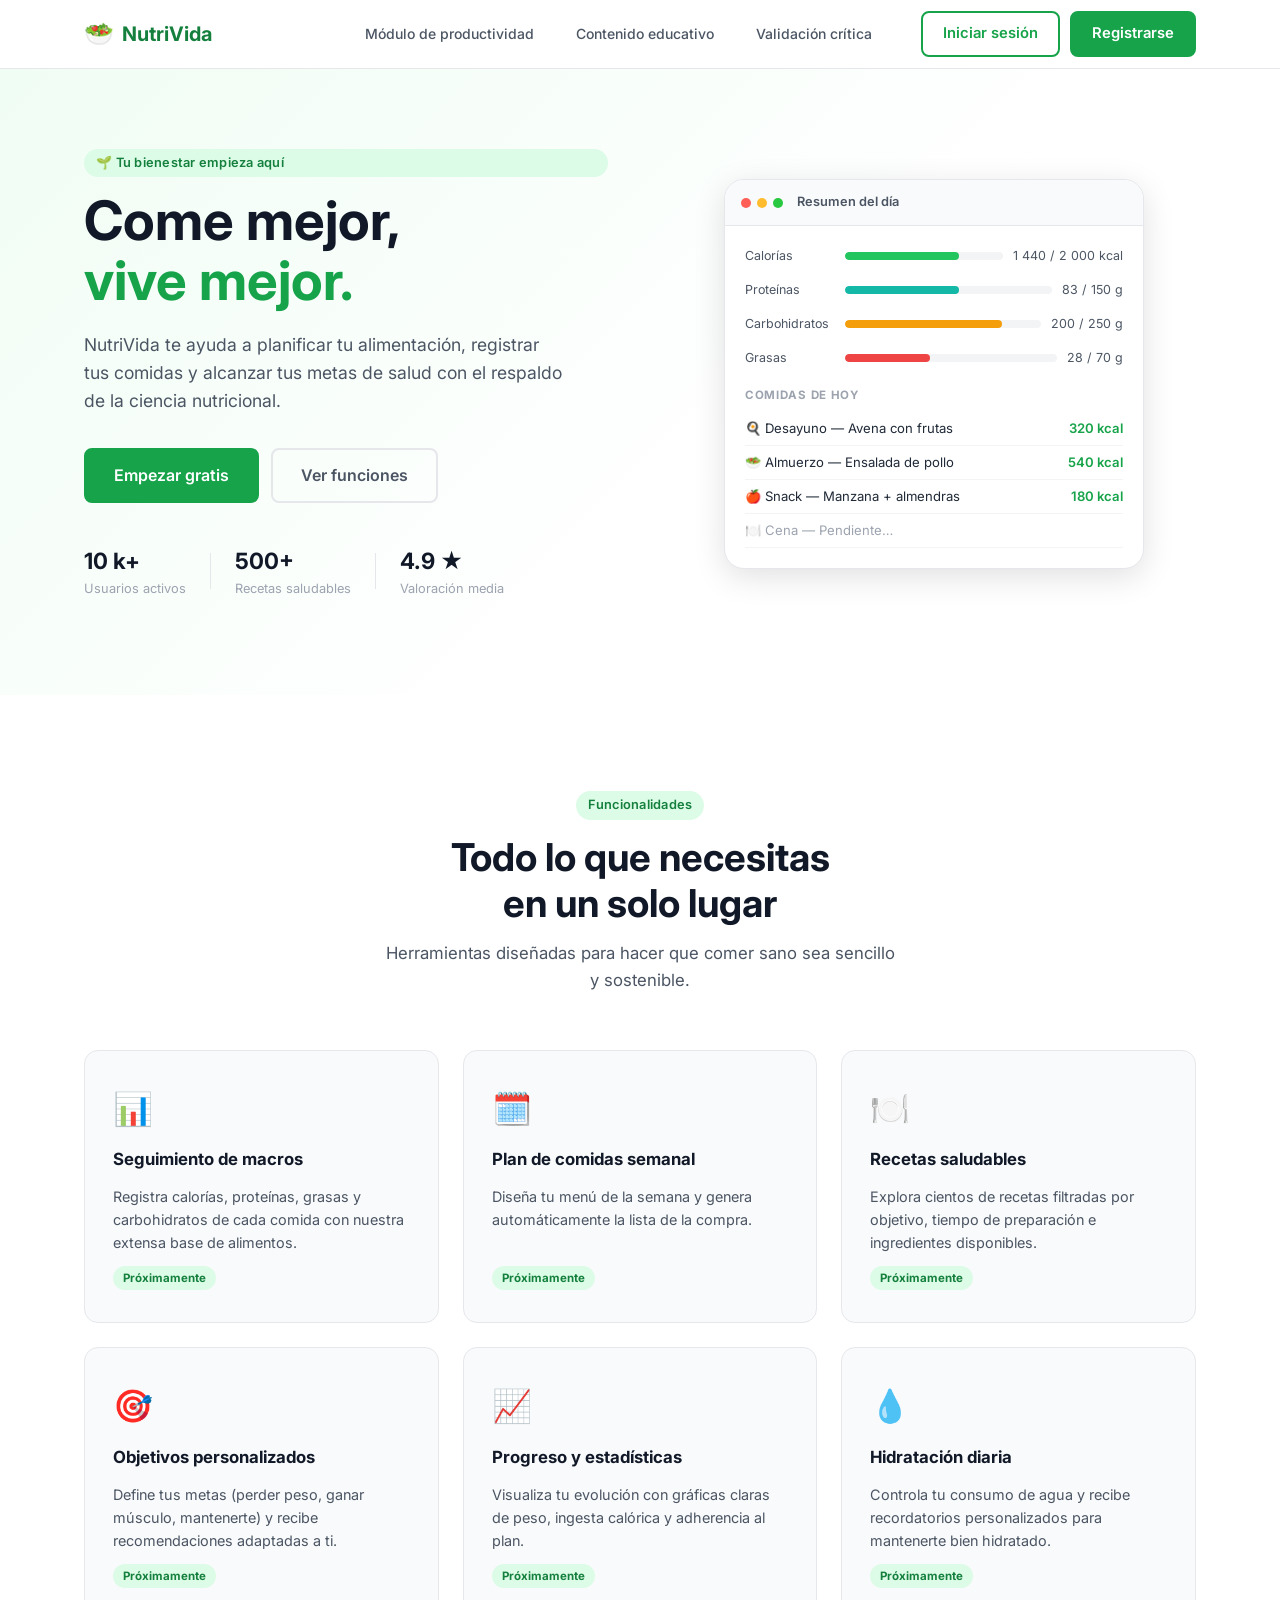
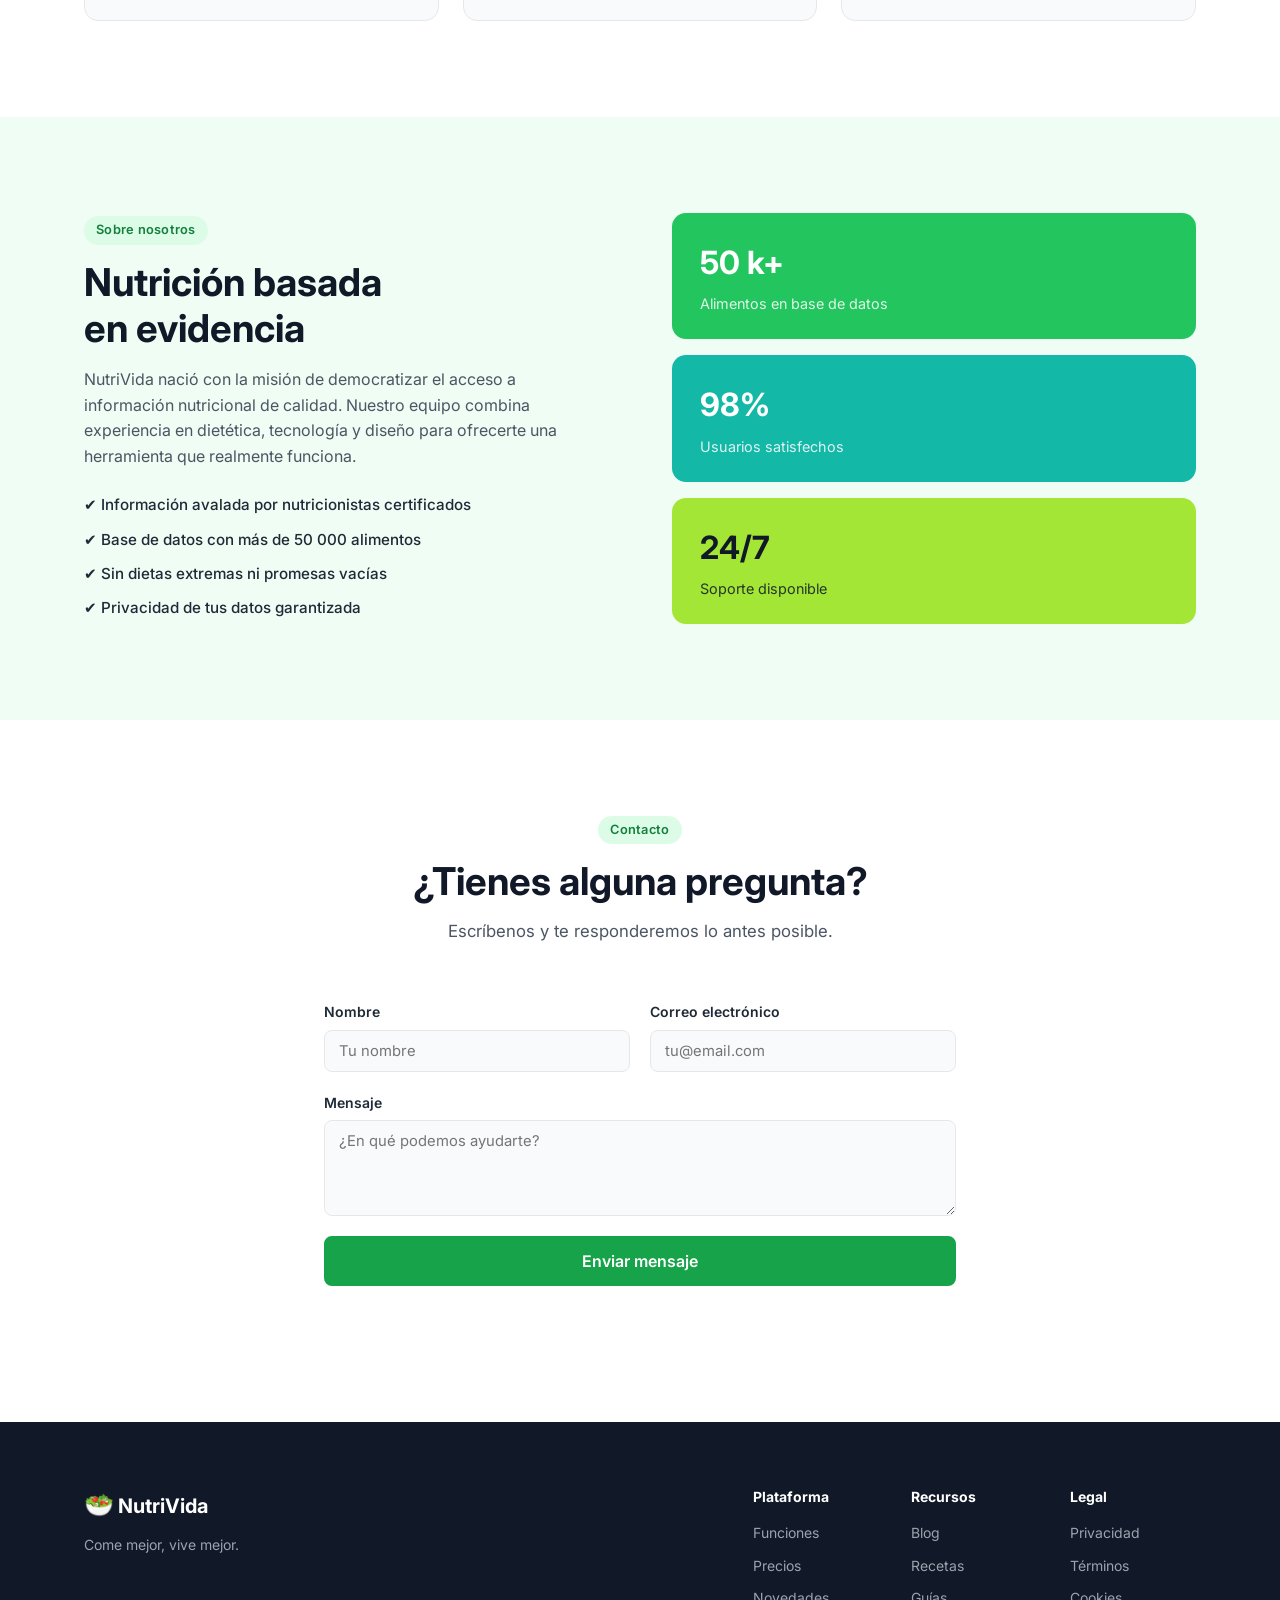
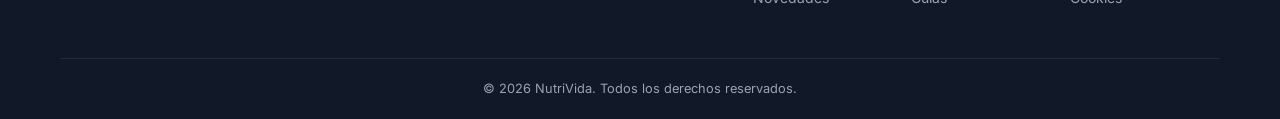
==== src/index.html @ 4f5ad063 "feat: navbar solo con 3 secciones principales, estilo pill" ====
<!DOCTYPE html>
<html lang="es">
<head>
  <meta charset="UTF-8" />
  <meta name="viewport" content="width=device-width, initial-scale=1.0" />
  <title>NutriVida — Tu guía de nutrición saludable</title>
  <link rel="stylesheet" href="styles/main.css" />
  <link rel="preconnect" href="https://fonts.googleapis.com" />
  <link href="https://fonts.googleapis.com/css2?family=Inter:wght@400;500;600;700&display=swap" rel="stylesheet" />
</head>
<body>

  <!-- NAVBAR -->
  <header class="navbar">
    <div class="container navbar__inner">
      <a href="index.html" class="navbar__logo">
        <span class="logo-icon">🥗</span>
        <span class="logo-text">NutriVida</span>
      </a>
      <nav class="navbar__links">
        <a href="pages/modulo-productividad.html">Módulo de productividad</a>
        <a href="pages/contenido-educativo.html">Contenido educativo</a>
        <a href="pages/validacion-critica.html">Validación crítica</a>
      </nav>
      <div class="navbar__actions">
        <a href="pages/login.html" class="btn btn--outline">Iniciar sesión</a>
        <a href="pages/register.html" class="btn btn--primary">Registrarse</a>
      </div>
      <button class="navbar__hamburger" id="menuToggle" aria-label="Abrir menú">
        <span></span><span></span><span></span>
      </button>
    </div>
  </header>

  <!-- HERO -->
  <section class="hero">
    <div class="container hero__inner">
      <div class="hero__text">
        <span class="badge">🌱 Tu bienestar empieza aquí</span>
        <h1 class="hero__title">Come mejor,<br /><span class="highlight">vive mejor.</span></h1>
        <p class="hero__subtitle">
          NutriVida te ayuda a planificar tu alimentación, registrar tus comidas
          y alcanzar tus metas de salud con el respaldo de la ciencia nutricional.
        </p>
        <div class="hero__cta">
          <a href="pages/register.html" class="btn btn--primary btn--lg">Empezar gratis</a>
          <a href="#features" class="btn btn--ghost btn--lg">Ver funciones</a>
        </div>
        <div class="hero__stats">
          <div class="stat">
            <strong>10 k+</strong>
            <span>Usuarios activos</span>
          </div>
          <div class="stat-divider"></div>
          <div class="stat">
            <strong>500+</strong>
            <span>Recetas saludables</span>
          </div>
          <div class="stat-divider"></div>
          <div class="stat">
            <strong>4.9 ★</strong>
            <span>Valoración media</span>
          </div>
        </div>
      </div>
      <div class="hero__image">
        <div class="image-card">
          <div class="image-card__mock">
            <div class="mock-header">
              <span class="mock-dot red"></span>
              <span class="mock-dot yellow"></span>
              <span class="mock-dot green"></span>
              <span class="mock-title">Resumen del día</span>
            </div>
            <div class="mock-body">
              <div class="macro-row">
                <span>Calorías</span>
                <div class="bar-wrap"><div class="bar bar--cal" style="width:72%"></div></div>
                <span>1 440 / 2 000 kcal</span>
              </div>
              <div class="macro-row">
                <span>Proteínas</span>
                <div class="bar-wrap"><div class="bar bar--pro" style="width:55%"></div></div>
                <span>83 / 150 g</span>
              </div>
              <div class="macro-row">
                <span>Carbohidratos</span>
                <div class="bar-wrap"><div class="bar bar--carb" style="width:80%"></div></div>
                <span>200 / 250 g</span>
              </div>
              <div class="macro-row">
                <span>Grasas</span>
                <div class="bar-wrap"><div class="bar bar--fat" style="width:40%"></div></div>
                <span>28 / 70 g</span>
              </div>
              <div class="mock-meals">
                <p class="mock-section-title">Comidas de hoy</p>
                <div class="meal-item">🍳 Desayuno — Avena con frutas <span>320 kcal</span></div>
                <div class="meal-item">🥗 Almuerzo — Ensalada de pollo <span>540 kcal</span></div>
                <div class="meal-item">🍎 Snack — Manzana + almendras <span>180 kcal</span></div>
                <div class="meal-item muted">🍽️ Cena — Pendiente…</div>
              </div>
            </div>
          </div>
        </div>
      </div>
    </div>
  </section>

  <!-- FEATURES -->
  <section class="features" id="features">
    <div class="container">
      <div class="section-header">
        <span class="badge">Funcionalidades</span>
        <h2>Todo lo que necesitas<br />en un solo lugar</h2>
        <p>Herramientas diseñadas para hacer que comer sano sea sencillo y sostenible.</p>
      </div>
      <div class="features__grid">

        <div class="feature-card">
          <div class="feature-card__icon">📊</div>
          <h3>Seguimiento de macros</h3>
          <p>Registra calorías, proteínas, grasas y carbohidratos de cada comida con nuestra extensa base de alimentos.</p>
          <span class="feature-tag">Próximamente</span>
        </div>

        <div class="feature-card">
          <div class="feature-card__icon">🗓️</div>
          <h3>Plan de comidas semanal</h3>
          <p>Diseña tu menú de la semana y genera automáticamente la lista de la compra.</p>
          <span class="feature-tag">Próximamente</span>
        </div>

        <div class="feature-card">
          <div class="feature-card__icon">🍽️</div>
          <h3>Recetas saludables</h3>
          <p>Explora cientos de recetas filtradas por objetivo, tiempo de preparación e ingredientes disponibles.</p>
          <span class="feature-tag">Próximamente</span>
        </div>

        <div class="feature-card">
          <div class="feature-card__icon">🎯</div>
          <h3>Objetivos personalizados</h3>
          <p>Define tus metas (perder peso, ganar músculo, mantenerte) y recibe recomendaciones adaptadas a ti.</p>
          <span class="feature-tag">Próximamente</span>
        </div>

        <div class="feature-card">
          <div class="feature-card__icon">📈</div>
          <h3>Progreso y estadísticas</h3>
          <p>Visualiza tu evolución con gráficas claras de peso, ingesta calórica y adherencia al plan.</p>
          <span class="feature-tag">Próximamente</span>
        </div>

        <div class="feature-card">
          <div class="feature-card__icon">💧</div>
          <h3>Hidratación diaria</h3>
          <p>Controla tu consumo de agua y recibe recordatorios personalizados para mantenerte bien hidratado.</p>
          <span class="feature-tag">Próximamente</span>
        </div>

      </div>
    </div>
  </section>

  <!-- ABOUT -->
  <section class="about" id="about">
    <div class="container about__inner">
      <div class="about__text">
        <span class="badge">Sobre nosotros</span>
        <h2>Nutrición basada<br />en evidencia</h2>
        <p>
          NutriVida nació con la misión de democratizar el acceso a información
          nutricional de calidad. Nuestro equipo combina experiencia en dietética,
          tecnología y diseño para ofrecerte una herramienta que realmente funciona.
        </p>
        <ul class="about__list">
          <li>✔ Información avalada por nutricionistas certificados</li>
          <li>✔ Base de datos con más de 50 000 alimentos</li>
          <li>✔ Sin dietas extremas ni promesas vacías</li>
          <li>✔ Privacidad de tus datos garantizada</li>
        </ul>
      </div>
      <div class="about__cards">
        <div class="about-card about-card--green">
          <span class="about-card__num">50 k+</span>
          <span class="about-card__label">Alimentos en base de datos</span>
        </div>
        <div class="about-card about-card--teal">
          <span class="about-card__num">98%</span>
          <span class="about-card__label">Usuarios satisfechos</span>
        </div>
        <div class="about-card about-card--lime">
          <span class="about-card__num">24/7</span>
          <span class="about-card__label">Soporte disponible</span>
        </div>
      </div>
    </div>
  </section>

  <!-- CONTACT -->
  <section class="contact" id="contact">
    <div class="container contact__inner">
      <div class="section-header">
        <span class="badge">Contacto</span>
        <h2>¿Tienes alguna pregunta?</h2>
        <p>Escríbenos y te responderemos lo antes posible.</p>
      </div>
      <form class="contact__form" id="contactForm" novalidate>
        <div class="form-row">
          <div class="form-group">
            <label for="name">Nombre</label>
            <input type="text" id="name" name="name" placeholder="Tu nombre" required />
          </div>
          <div class="form-group">
            <label for="email">Correo electrónico</label>
            <input type="email" id="email" name="email" placeholder="tu@email.com" required />
          </div>
        </div>
        <div class="form-group">
          <label for="message">Mensaje</label>
          <textarea id="message" name="message" rows="4" placeholder="¿En qué podemos ayudarte?" required></textarea>
        </div>
        <button type="submit" class="btn btn--primary btn--lg">Enviar mensaje</button>
        <p class="form-feedback" id="formFeedback"></p>
      </form>
    </div>
  </section>

  <!-- FOOTER -->
  <footer class="footer">
    <div class="container footer__inner">
      <div class="footer__brand">
        <span class="logo-icon">🥗</span>
        <span class="logo-text">NutriVida</span>
        <p>Come mejor, vive mejor.</p>
      </div>
      <div class="footer__links">
        <div class="footer__col">
          <strong>Plataforma</strong>
          <a href="#">Funciones</a>
          <a href="#">Precios</a>
          <a href="#">Novedades</a>
        </div>
        <div class="footer__col">
          <strong>Recursos</strong>
          <a href="#">Blog</a>
          <a href="#">Recetas</a>
          <a href="#">Guías</a>
        </div>
        <div class="footer__col">
          <strong>Legal</strong>
          <a href="#">Privacidad</a>
          <a href="#">Términos</a>
          <a href="#">Cookies</a>
        </div>
      </div>
    </div>
    <div class="footer__bottom">
      <p>© 2026 NutriVida. Todos los derechos reservados.</p>
    </div>
  </footer>

  <script src="scripts/main.js"></script>
</body>
</html>
---- src/styles/main.css ----
/* =============================================
   NutriVida — Estilos principales
   ============================================= */

/* ---------- Reset & Variables ---------- */
*, *::before, *::after {
  box-sizing: border-box;
  margin: 0;
  padding: 0;
}

:root {
  --green-50:  #f0fdf4;
  --green-100: #dcfce7;
  --green-200: #bbf7d0;
  --green-400: #4ade80;
  --green-500: #22c55e;
  --green-600: #16a34a;
  --green-700: #15803d;
  --teal-500:  #14b8a6;
  --lime-400:  #a3e635;
  --gray-50:   #f9fafb;
  --gray-100:  #f3f4f6;
  --gray-200:  #e5e7eb;
  --gray-400:  #9ca3af;
  --gray-600:  #4b5563;
  --gray-800:  #1f2937;
  --gray-900:  #111827;
  --white:     #ffffff;
  --shadow-sm: 0 1px 3px rgba(0,0,0,.08);
  --shadow-md: 0 4px 16px rgba(0,0,0,.10);
  --shadow-lg: 0 8px 32px rgba(0,0,0,.12);
  --radius-sm: 8px;
  --radius-md: 14px;
  --radius-lg: 20px;
  --font: 'Inter', system-ui, sans-serif;
}

html { scroll-behavior: smooth; }

body {
  font-family: var(--font);
  color: var(--gray-800);
  background: var(--white);
  line-height: 1.6;
  -webkit-font-smoothing: antialiased;
}

/* ---------- Utilities ---------- */
.container {
  width: 100%;
  max-width: 1160px;
  margin: 0 auto;
  padding: 0 24px;
}

.btn {
  display: inline-flex;
  align-items: center;
  justify-content: center;
  gap: 8px;
  font-family: var(--font);
  font-size: .925rem;
  font-weight: 600;
  border-radius: var(--radius-sm);
  border: 2px solid transparent;
  cursor: pointer;
  text-decoration: none;
  transition: all .2s;
  padding: 9px 20px;
  white-space: nowrap;
}

.btn--primary {
  background: var(--green-600);
  color: var(--white);
  border-color: var(--green-600);
}
.btn--primary:hover {
  background: var(--green-700);
  border-color: var(--green-700);
  transform: translateY(-1px);
  box-shadow: 0 4px 12px rgba(22,163,74,.35);
}

.btn--outline {
  background: transparent;
  color: var(--green-600);
  border-color: var(--green-600);
}
.btn--outline:hover {
  background: var(--green-50);
}

.btn--ghost {
  background: transparent;
  color: var(--gray-600);
  border-color: var(--gray-200);
}
.btn--ghost:hover {
  background: var(--gray-100);
  color: var(--gray-800);
}

.btn--lg { padding: 13px 28px; font-size: 1rem; }

.badge {
  display: inline-block;
  background: var(--green-100);
  color: var(--green-700);
  font-size: .8rem;
  font-weight: 600;
  padding: 4px 12px;
  border-radius: 999px;
  margin-bottom: 14px;
  letter-spacing: .02em;
}

.section-header {
  text-align: center;
  margin-bottom: 56px;
}
.section-header h2 {
  font-size: clamp(1.8rem, 3vw, 2.4rem);
  font-weight: 700;
  color: var(--gray-900);
  line-height: 1.2;
  margin-bottom: 14px;
}
.section-header p {
  color: var(--gray-600);
  font-size: 1.05rem;
  max-width: 520px;
  margin: 0 auto;
}

.highlight {
  color: var(--green-600);
  position: relative;
}

/* ---------- Navbar ---------- */
.navbar {
  position: sticky;
  top: 0;
  z-index: 100;
  background: rgba(255,255,255,.9);
  backdrop-filter: blur(10px);
  border-bottom: 1px solid var(--gray-200);
}

.navbar__inner {
  display: flex;
  align-items: center;
  gap: 32px;
  height: 68px;
}

.navbar__logo {
  display: flex;
  align-items: center;
  gap: 8px;
  text-decoration: none;
  flex-shrink: 0;
}
.logo-icon { font-size: 1.5rem; }
.logo-text {
  font-size: 1.25rem;
  font-weight: 700;
  color: var(--green-700);
}

.navbar__links {
  display: flex;
  gap: 8px;
  margin-left: auto;
}
.navbar__links a {
  text-decoration: none;
  color: var(--gray-600);
  font-weight: 500;
  font-size: .875rem;
  padding: 7px 16px;
  border-radius: 999px;
  border: 1.5px solid transparent;
  transition: all .2s;
  white-space: nowrap;
}
.navbar__links a:hover {
  color: var(--green-700);
  background: var(--green-50);
  border-color: var(--green-200);
}
.navbar__links a.active {
  color: var(--white);
  background: var(--green-600);
  border-color: var(--green-600);
  font-weight: 600;
}

.navbar__actions {
  display: flex;
  gap: 10px;
  flex-shrink: 0;
}

.navbar__hamburger {
  display: none;
  flex-direction: column;
  gap: 5px;
  background: none;
  border: none;
  cursor: pointer;
  padding: 4px;
  margin-left: auto;
}
.navbar__hamburger span {
  display: block;
  width: 24px;
  height: 2px;
  background: var(--gray-700);
  border-radius: 2px;
  transition: all .25s;
}

/* ---------- Page content (páginas internas) ---------- */
.page-content {
  padding: 72px 0 96px;
}

.page-hero {
  text-align: center;
  max-width: 680px;
  margin: 0 auto 64px;
}

.page-hero__title {
  font-size: clamp(2rem, 4vw, 3rem);
  font-weight: 700;
  color: var(--gray-900);
  line-height: 1.2;
  margin-bottom: 16px;
}

.page-hero__subtitle {
  font-size: 1.075rem;
  color: var(--gray-600);
  line-height: 1.7;
}

.cards-grid {
  display: grid;
  grid-template-columns: repeat(auto-fit, minmax(240px, 1fr));
  gap: 28px;
}

.card {
  background: var(--white);
  border: 1px solid var(--gray-200);
  border-radius: var(--radius-md);
  padding: 32px 28px;
  box-shadow: var(--shadow-sm);
  transition: box-shadow .2s, transform .2s;
}

.card:hover {
  box-shadow: var(--shadow-md);
  transform: translateY(-4px);
}

.card__icon {
  font-size: 2rem;
  margin-bottom: 16px;
}

.card h3 {
  font-size: 1.1rem;
  font-weight: 600;
  color: var(--gray-900);
  margin-bottom: 10px;
}

.card p {
  font-size: .925rem;
  color: var(--gray-600);
  line-height: 1.65;
}

/* ---------- Hero ---------- */
.hero {
  background: linear-gradient(135deg, var(--green-50) 0%, var(--white) 60%);
  padding: 80px 0 96px;
  overflow: hidden;
}

.hero__inner {
  display: grid;
  grid-template-columns: 1fr 1fr;
  gap: 64px;
  align-items: center;
}

.hero__text { display: flex; flex-direction: column; gap: 0; }

.hero__title {
  font-size: clamp(2.4rem, 4.5vw, 3.4rem);
  font-weight: 700;
  line-height: 1.1;
  color: var(--gray-900);
  margin-bottom: 20px;
}

.hero__subtitle {
  color: var(--gray-600);
  font-size: 1.1rem;
  max-width: 480px;
  margin-bottom: 32px;
}

.hero__cta {
  display: flex;
  gap: 12px;
  flex-wrap: wrap;
  margin-bottom: 40px;
}

.hero__stats {
  display: flex;
  align-items: center;
  gap: 24px;
  flex-wrap: wrap;
}
.stat { display: flex; flex-direction: column; }
.stat strong { font-size: 1.4rem; font-weight: 700; color: var(--gray-900); }
.stat span { font-size: .8rem; color: var(--gray-400); }
.stat-divider {
  width: 1px;
  height: 36px;
  background: var(--gray-200);
}

/* --- Hero mock card --- */
.hero__image { display: flex; justify-content: center; }

.image-card {
  width: 100%;
  max-width: 420px;
  background: var(--white);
  border-radius: var(--radius-lg);
  box-shadow: var(--shadow-lg);
  overflow: hidden;
  border: 1px solid var(--gray-200);
  animation: float 5s ease-in-out infinite;
}

@keyframes float {
  0%, 100% { transform: translateY(0); }
  50%       { transform: translateY(-10px); }
}

.mock-header {
  display: flex;
  align-items: center;
  gap: 6px;
  background: var(--gray-50);
  border-bottom: 1px solid var(--gray-200);
  padding: 12px 16px;
}
.mock-dot { width: 10px; height: 10px; border-radius: 50%; }
.mock-dot.red    { background: #ff5f57; }
.mock-dot.yellow { background: #febc2e; }
.mock-dot.green  { background: #28c840; }
.mock-title { font-size: .8rem; font-weight: 600; color: var(--gray-600); margin-left: 8px; }

.mock-body { padding: 20px; display: flex; flex-direction: column; gap: 14px; }

.macro-row {
  display: grid;
  grid-template-columns: 90px 1fr auto;
  align-items: center;
  gap: 10px;
  font-size: .78rem;
  color: var(--gray-600);
}
.bar-wrap {
  height: 8px;
  background: var(--gray-100);
  border-radius: 999px;
  overflow: hidden;
}
.bar {
  height: 100%;
  border-radius: 999px;
  transition: width .6s ease;
}
.bar--cal  { background: var(--green-500); }
.bar--pro  { background: var(--teal-500); }
.bar--carb { background: #f59e0b; }
.bar--fat  { background: #ef4444; }

.mock-meals { margin-top: 4px; }
.mock-section-title {
  font-size: .72rem;
  font-weight: 700;
  text-transform: uppercase;
  letter-spacing: .06em;
  color: var(--gray-400);
  margin-bottom: 8px;
}
.meal-item {
  display: flex;
  justify-content: space-between;
  font-size: .82rem;
  color: var(--gray-700);
  padding: 6px 0;
  border-bottom: 1px solid var(--gray-100);
}
.meal-item span { color: var(--green-600); font-weight: 600; }
.meal-item.muted { color: var(--gray-400); }

/* ---------- Features ---------- */
.features {
  padding: 96px 0;
  background: var(--white);
}

.features__grid {
  display: grid;
  grid-template-columns: repeat(3, 1fr);
  gap: 24px;
}

.feature-card {
  background: var(--gray-50);
  border: 1px solid var(--gray-200);
  border-radius: var(--radius-md);
  padding: 32px 28px;
  display: flex;
  flex-direction: column;
  gap: 12px;
  transition: box-shadow .2s, transform .2s;
  position: relative;
}
.feature-card:hover {
  box-shadow: var(--shadow-md);
  transform: translateY(-4px);
}

.feature-card__icon { font-size: 2rem; }
.feature-card h3 { font-size: 1.05rem; font-weight: 700; color: var(--gray-900); }
.feature-card p  { font-size: .9rem; color: var(--gray-600); flex: 1; }

.feature-tag {
  display: inline-block;
  background: var(--green-100);
  color: var(--green-700);
  font-size: .72rem;
  font-weight: 700;
  padding: 3px 10px;
  border-radius: 999px;
  align-self: flex-start;
}

/* ---------- About ---------- */
.about {
  padding: 96px 0;
  background: var(--green-50);
}

.about__inner {
  display: grid;
  grid-template-columns: 1fr 1fr;
  gap: 64px;
  align-items: center;
}

.about__text h2 {
  font-size: clamp(1.8rem, 3vw, 2.4rem);
  font-weight: 700;
  color: var(--gray-900);
  line-height: 1.2;
  margin-bottom: 16px;
}
.about__text p {
  color: var(--gray-600);
  font-size: 1rem;
  margin-bottom: 24px;
}

.about__list {
  list-style: none;
  display: flex;
  flex-direction: column;
  gap: 10px;
}
.about__list li {
  font-size: .95rem;
  color: var(--gray-700);
  font-weight: 500;
}

.about__cards {
  display: flex;
  flex-direction: column;
  gap: 16px;
}
.about-card {
  border-radius: var(--radius-md);
  padding: 24px 28px;
  display: flex;
  flex-direction: column;
  gap: 4px;
}
.about-card--green { background: var(--green-500); color: var(--white); }
.about-card--teal  { background: var(--teal-500);  color: var(--white); }
.about-card--lime  { background: var(--lime-400);  color: var(--gray-900); }

.about-card__num   { font-size: 2rem; font-weight: 700; }
.about-card__label { font-size: .9rem; opacity: .85; }

/* ---------- Contact ---------- */
.contact { padding: 96px 0; background: var(--white); }

.contact__inner { max-width: 680px; margin: 0 auto; }

.contact__form { display: flex; flex-direction: column; gap: 20px; }

.form-row { display: grid; grid-template-columns: 1fr 1fr; gap: 20px; }

.form-group { display: flex; flex-direction: column; gap: 6px; }
.form-group label { font-size: .875rem; font-weight: 600; color: var(--gray-700); }
.form-group input,
.form-group textarea {
  font-family: var(--font);
  font-size: .925rem;
  color: var(--gray-800);
  background: var(--gray-50);
  border: 1.5px solid var(--gray-200);
  border-radius: var(--radius-sm);
  padding: 11px 14px;
  transition: border-color .18s, box-shadow .18s;
  outline: none;
  resize: vertical;
}
.form-group input:focus,
.form-group textarea:focus {
  border-color: var(--green-500);
  box-shadow: 0 0 0 3px rgba(34,197,94,.15);
  background: var(--white);
}

.form-feedback {
  font-size: .875rem;
  font-weight: 500;
  min-height: 20px;
}
.form-feedback.success { color: var(--green-600); }
.form-feedback.error   { color: #ef4444; }

/* ---------- Footer ---------- */
.footer {
  background: var(--gray-900);
  color: var(--gray-400);
  padding: 64px 0 0;
}

.footer__inner {
  display: grid;
  grid-template-columns: 1.4fr 1fr;
  gap: 48px;
  padding-bottom: 48px;
  border-bottom: 1px solid rgba(255,255,255,.08);
}

.footer__brand .logo-text { color: var(--white); }
.footer__brand p  { font-size: .875rem; margin-top: 10px; }

.footer__links { display: grid; grid-template-columns: repeat(3, 1fr); gap: 32px; }

.footer__col {
  display: flex;
  flex-direction: column;
  gap: 10px;
}
.footer__col strong { color: var(--white); font-size: .875rem; margin-bottom: 4px; }
.footer__col a {
  color: var(--gray-400);
  text-decoration: none;
  font-size: .875rem;
  transition: color .18s;
}
.footer__col a:hover { color: var(--green-400); }

.footer__bottom {
  text-align: center;
  padding: 20px 0;
  font-size: .8rem;
}

/* ---------- Responsive ---------- */
@media (max-width: 900px) {
  .hero__inner { grid-template-columns: 1fr; }
  .hero__image { display: none; }
  .features__grid { grid-template-columns: repeat(2, 1fr); }
  .about__inner { grid-template-columns: 1fr; }
  .footer__inner { grid-template-columns: 1fr; }
}

@media (max-width: 640px) {
  .navbar__links, .navbar__actions { display: none; }
  .navbar__hamburger { display: flex; }
  .features__grid { grid-template-columns: 1fr; }
  .form-row { grid-template-columns: 1fr; }
  .footer__links { grid-template-columns: 1fr; }
  .hero__stats { gap: 16px; }
}
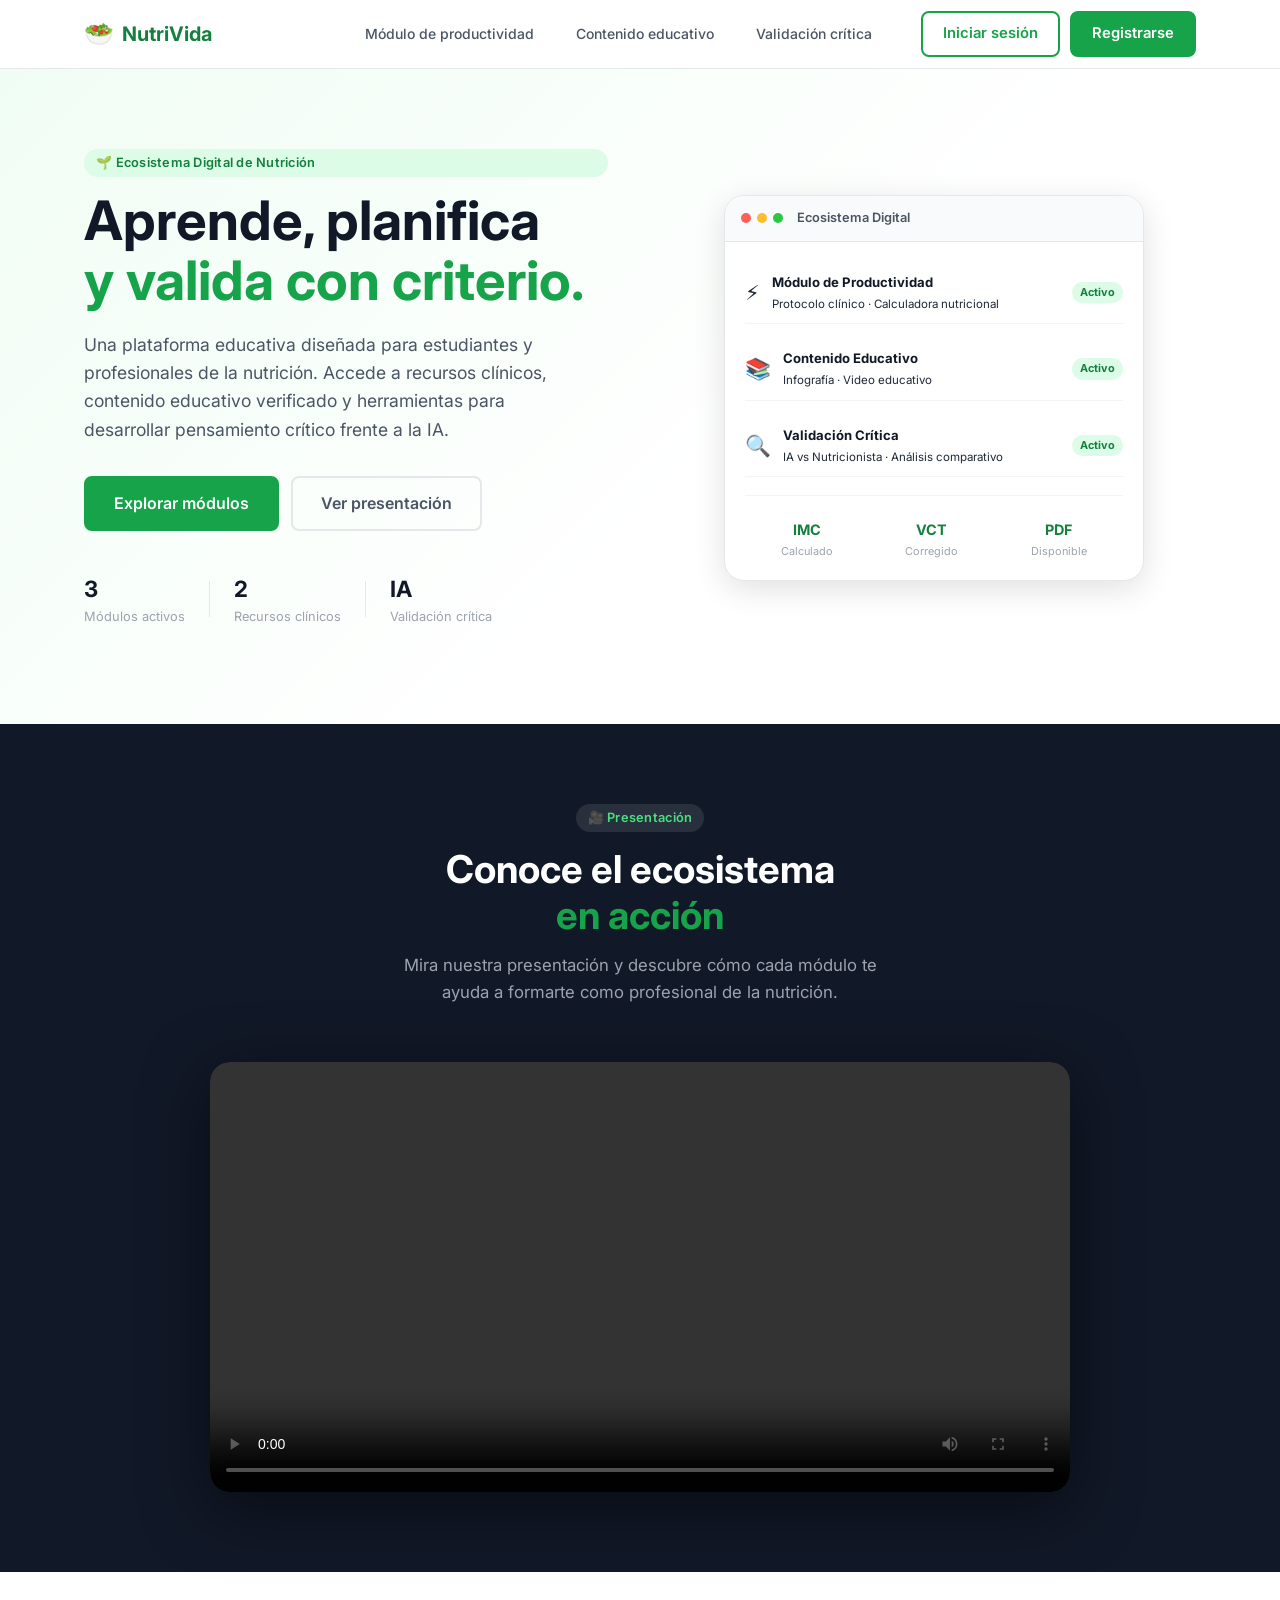
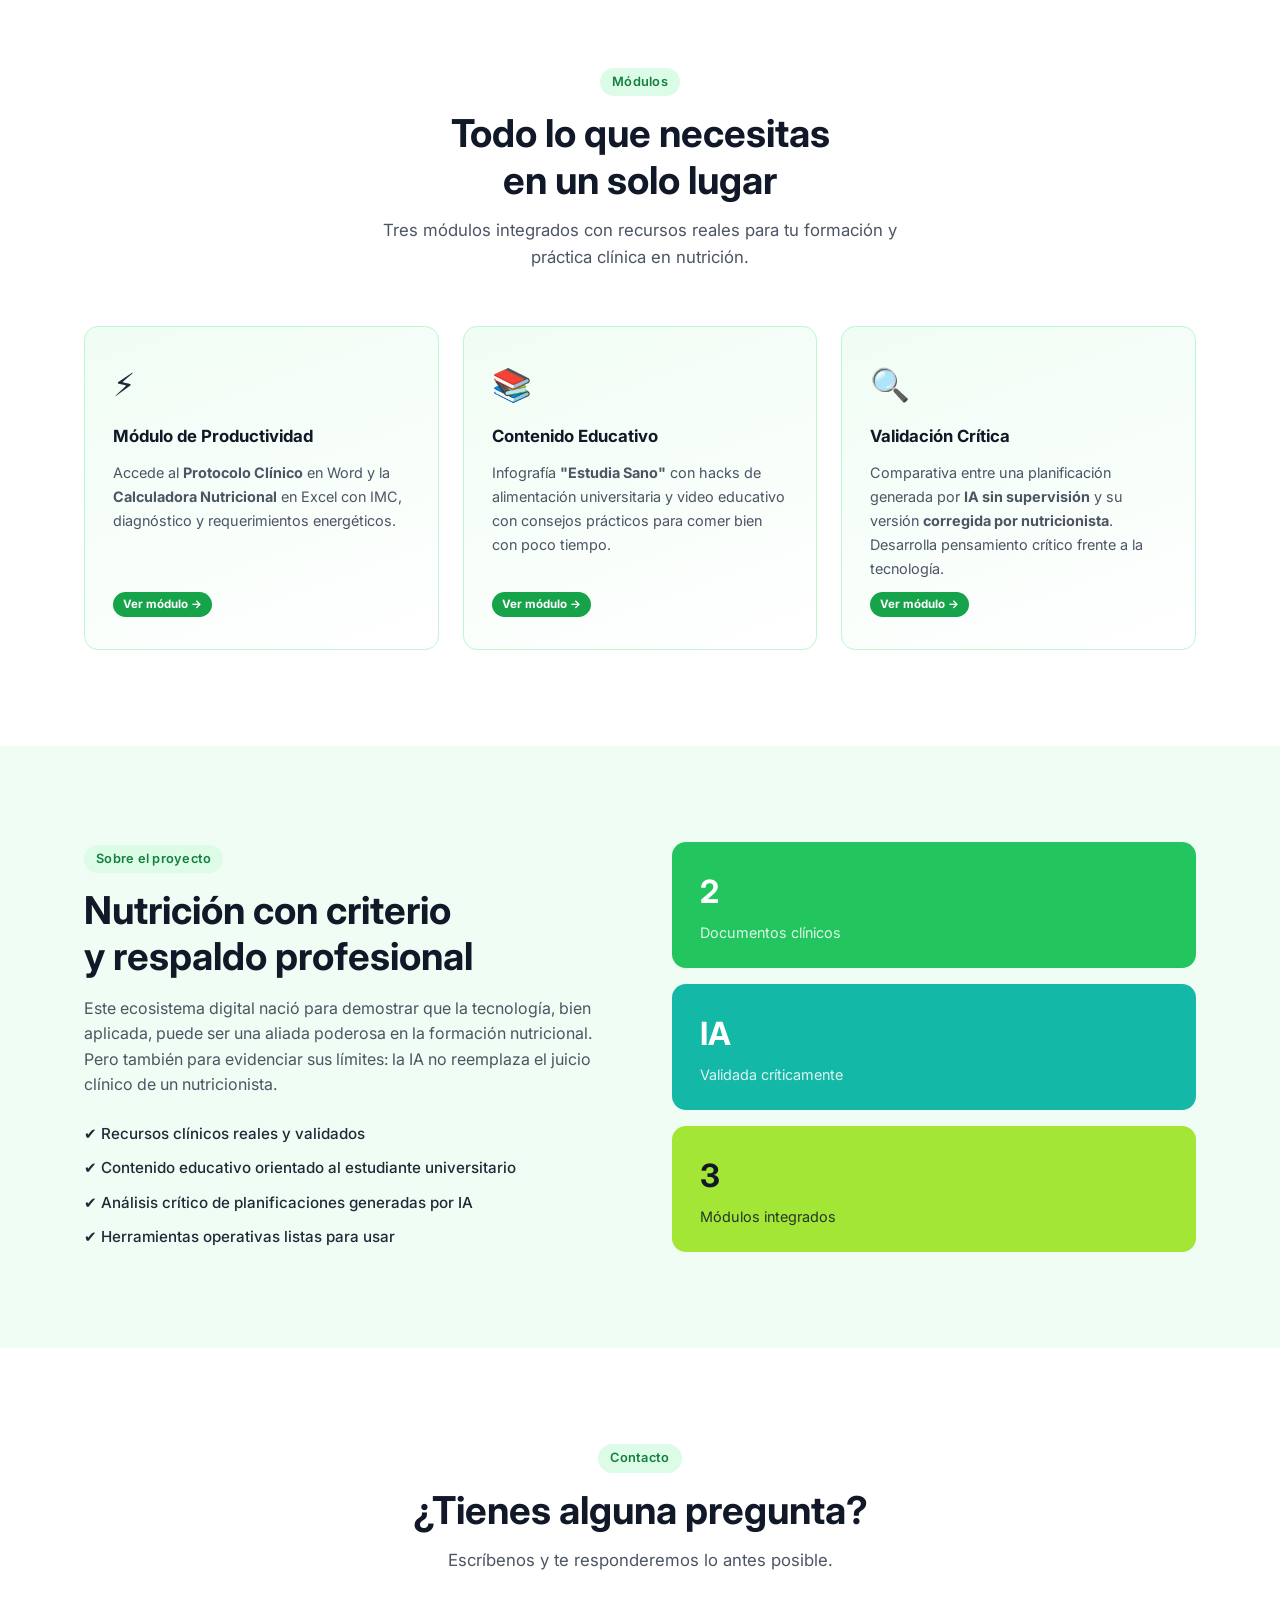
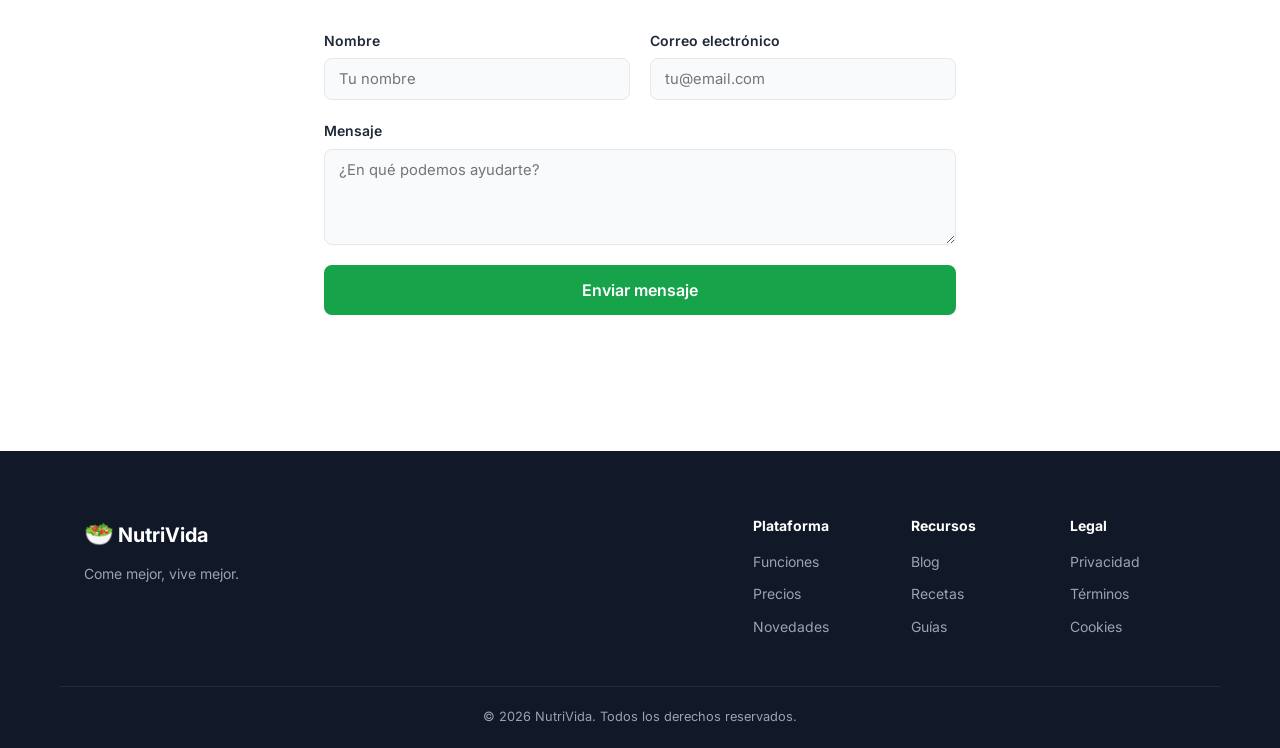
==== commit 8018f5e6: "feat: rediseño portada con video Pitch y módulos reales del ecosistema" ====
--- a/src/index.html
+++ b/src/index.html
@@ -36,30 +36,31 @@
   <section class="hero">
     <div class="container hero__inner">
       <div class="hero__text">
-        <span class="badge">🌱 Tu bienestar empieza aquí</span>
-        <h1 class="hero__title">Come mejor,<br /><span class="highlight">vive mejor.</span></h1>
+        <span class="badge">🌱 Ecosistema Digital de Nutrición</span>
+        <h1 class="hero__title">Aprende, planifica<br /><span class="highlight">y valida con criterio.</span></h1>
         <p class="hero__subtitle">
-          NutriVida te ayuda a planificar tu alimentación, registrar tus comidas
-          y alcanzar tus metas de salud con el respaldo de la ciencia nutricional.
+          Una plataforma educativa diseñada para estudiantes y profesionales de la nutrición.
+          Accede a recursos clínicos, contenido educativo verificado y herramientas
+          para desarrollar pensamiento crítico frente a la IA.
         </p>
         <div class="hero__cta">
-          <a href="pages/register.html" class="btn btn--primary btn--lg">Empezar gratis</a>
-          <a href="#features" class="btn btn--ghost btn--lg">Ver funciones</a>
+          <a href="pages/modulo-productividad.html" class="btn btn--primary btn--lg">Explorar módulos</a>
+          <a href="#pitch" class="btn btn--ghost btn--lg">Ver presentación</a>
         </div>
         <div class="hero__stats">
           <div class="stat">
-            <strong>10 k+</strong>
-            <span>Usuarios activos</span>
+            <strong>3</strong>
+            <span>Módulos activos</span>
           </div>
           <div class="stat-divider"></div>
           <div class="stat">
-            <strong>500+</strong>
-            <span>Recetas saludables</span>
+            <strong>2</strong>
+            <span>Recursos clínicos</span>
           </div>
           <div class="stat-divider"></div>
           <div class="stat">
-            <strong>4.9 ★</strong>
-            <span>Valoración media</span>
+            <strong>IA</strong>
+            <span>Validación crítica</span>
           </div>
         </div>
       </div>
@@ -70,35 +71,47 @@
               <span class="mock-dot red"></span>
               <span class="mock-dot yellow"></span>
               <span class="mock-dot green"></span>
-              <span class="mock-title">Resumen del día</span>
+              <span class="mock-title">Ecosistema Digital</span>
             </div>
             <div class="mock-body">
-              <div class="macro-row">
-                <span>Calorías</span>
-                <div class="bar-wrap"><div class="bar bar--cal" style="width:72%"></div></div>
-                <span>1 440 / 2 000 kcal</span>
-              </div>
-              <div class="macro-row">
-                <span>Proteínas</span>
-                <div class="bar-wrap"><div class="bar bar--pro" style="width:55%"></div></div>
-                <span>83 / 150 g</span>
-              </div>
-              <div class="macro-row">
-                <span>Carbohidratos</span>
-                <div class="bar-wrap"><div class="bar bar--carb" style="width:80%"></div></div>
-                <span>200 / 250 g</span>
-              </div>
-              <div class="macro-row">
-                <span>Grasas</span>
-                <div class="bar-wrap"><div class="bar bar--fat" style="width:40%"></div></div>
-                <span>28 / 70 g</span>
-              </div>
-              <div class="mock-meals">
-                <p class="mock-section-title">Comidas de hoy</p>
-                <div class="meal-item">🍳 Desayuno — Avena con frutas <span>320 kcal</span></div>
-                <div class="meal-item">🥗 Almuerzo — Ensalada de pollo <span>540 kcal</span></div>
-                <div class="meal-item">🍎 Snack — Manzana + almendras <span>180 kcal</span></div>
-                <div class="meal-item muted">🍽️ Cena — Pendiente…</div>
+              <div class="mock-module-row">
+                <span class="mock-module-icon">⚡</span>
+                <div class="mock-module-info">
+                  <strong>Módulo de Productividad</strong>
+                  <span>Protocolo clínico · Calculadora nutricional</span>
+                </div>
+                <span class="mock-badge-ok">Activo</span>
+              </div>
+              <div class="mock-module-row">
+                <span class="mock-module-icon">📚</span>
+                <div class="mock-module-info">
+                  <strong>Contenido Educativo</strong>
+                  <span>Infografía · Video educativo</span>
+                </div>
+                <span class="mock-badge-ok">Activo</span>
+              </div>
+              <div class="mock-module-row">
+                <span class="mock-module-icon">🔍</span>
+                <div class="mock-module-info">
+                  <strong>Validación Crítica</strong>
+                  <span>IA vs Nutricionista · Análisis comparativo</span>
+                </div>
+                <span class="mock-badge-ok">Activo</span>
+              </div>
+              <div class="mock-divider"></div>
+              <div class="mock-stat-row">
+                <div class="mock-stat">
+                  <strong>IMC</strong>
+                  <span>Calculado</span>
+                </div>
+                <div class="mock-stat">
+                  <strong>VCT</strong>
+                  <span>Corregido</span>
+                </div>
+                <div class="mock-stat">
+                  <strong>PDF</strong>
+                  <span>Disponible</span>
+                </div>
               </div>
             </div>
           </div>
@@ -107,57 +120,58 @@
     </div>
   </section>
 
-  <!-- FEATURES -->
+  <!-- PITCH VIDEO -->
+  <section class="pitch" id="pitch">
+    <div class="container">
+      <div class="section-header">
+        <span class="badge">🎥 Presentación</span>
+        <h2>Conoce el ecosistema<br /><span class="highlight">en acción</span></h2>
+        <p>Mira nuestra presentación y descubre cómo cada módulo te ayuda a formarte como profesional de la nutrición.</p>
+      </div>
+      <div class="pitch__video-wrapper">
+        <video
+          src="images/Pitch.mp4"
+          controls
+          playsinline
+          class="pitch__video"
+          poster=""
+        >
+          Tu navegador no soporta la reproducción de video.
+        </video>
+      </div>
+    </div>
+  </section>
+
+  <!-- MÓDULOS -->
   <section class="features" id="features">
     <div class="container">
       <div class="section-header">
-        <span class="badge">Funcionalidades</span>
+        <span class="badge">Módulos</span>
         <h2>Todo lo que necesitas<br />en un solo lugar</h2>
-        <p>Herramientas diseñadas para hacer que comer sano sea sencillo y sostenible.</p>
-      </div>
-      <div class="features__grid">
-
-        <div class="feature-card">
-          <div class="feature-card__icon">📊</div>
-          <h3>Seguimiento de macros</h3>
-          <p>Registra calorías, proteínas, grasas y carbohidratos de cada comida con nuestra extensa base de alimentos.</p>
-          <span class="feature-tag">Próximamente</span>
-        </div>
-
-        <div class="feature-card">
-          <div class="feature-card__icon">🗓️</div>
-          <h3>Plan de comidas semanal</h3>
-          <p>Diseña tu menú de la semana y genera automáticamente la lista de la compra.</p>
-          <span class="feature-tag">Próximamente</span>
-        </div>
-
-        <div class="feature-card">
-          <div class="feature-card__icon">🍽️</div>
-          <h3>Recetas saludables</h3>
-          <p>Explora cientos de recetas filtradas por objetivo, tiempo de preparación e ingredientes disponibles.</p>
-          <span class="feature-tag">Próximamente</span>
-        </div>
-
-        <div class="feature-card">
-          <div class="feature-card__icon">🎯</div>
-          <h3>Objetivos personalizados</h3>
-          <p>Define tus metas (perder peso, ganar músculo, mantenerte) y recibe recomendaciones adaptadas a ti.</p>
-          <span class="feature-tag">Próximamente</span>
-        </div>
-
-        <div class="feature-card">
-          <div class="feature-card__icon">📈</div>
-          <h3>Progreso y estadísticas</h3>
-          <p>Visualiza tu evolución con gráficas claras de peso, ingesta calórica y adherencia al plan.</p>
-          <span class="feature-tag">Próximamente</span>
-        </div>
-
-        <div class="feature-card">
-          <div class="feature-card__icon">💧</div>
-          <h3>Hidratación diaria</h3>
-          <p>Controla tu consumo de agua y recibe recordatorios personalizados para mantenerte bien hidratado.</p>
-          <span class="feature-tag">Próximamente</span>
-        </div>
+        <p>Tres módulos integrados con recursos reales para tu formación y práctica clínica en nutrición.</p>
+      </div>
+      <div class="features__grid features__grid--3">
+
+        <a href="pages/modulo-productividad.html" class="feature-card feature-card--link">
+          <div class="feature-card__icon">⚡</div>
+          <h3>Módulo de Productividad</h3>
+          <p>Accede al <strong>Protocolo Clínico</strong> en Word y la <strong>Calculadora Nutricional</strong> en Excel con IMC, diagnóstico y requerimientos energéticos.</p>
+          <span class="feature-tag feature-tag--active">Ver módulo →</span>
+        </a>
+
+        <a href="pages/contenido-educativo.html" class="feature-card feature-card--link">
+          <div class="feature-card__icon">📚</div>
+          <h3>Contenido Educativo</h3>
+          <p>Infografía <strong>"Estudia Sano"</strong> con hacks de alimentación universitaria y video educativo con consejos prácticos para comer bien con poco tiempo.</p>
+          <span class="feature-tag feature-tag--active">Ver módulo →</span>
+        </a>
+
+        <a href="pages/validacion-critica.html" class="feature-card feature-card--link">
+          <div class="feature-card__icon">🔍</div>
+          <h3>Validación Crítica</h3>
+          <p>Comparativa entre una planificación generada por <strong>IA sin supervisión</strong> y su versión <strong>corregida por nutricionista</strong>. Desarrolla pensamiento crítico frente a la tecnología.</p>
+          <span class="feature-tag feature-tag--active">Ver módulo →</span>
+        </a>
 
       </div>
     </div>
@@ -167,32 +181,32 @@
   <section class="about" id="about">
     <div class="container about__inner">
       <div class="about__text">
-        <span class="badge">Sobre nosotros</span>
-        <h2>Nutrición basada<br />en evidencia</h2>
+        <span class="badge">Sobre el proyecto</span>
+        <h2>Nutrición con criterio<br />y respaldo profesional</h2>
         <p>
-          NutriVida nació con la misión de democratizar el acceso a información
-          nutricional de calidad. Nuestro equipo combina experiencia en dietética,
-          tecnología y diseño para ofrecerte una herramienta que realmente funciona.
+          Este ecosistema digital nació para demostrar que la tecnología, bien aplicada,
+          puede ser una aliada poderosa en la formación nutricional. Pero también para
+          evidenciar sus límites: la IA no reemplaza el juicio clínico de un nutricionista.
         </p>
         <ul class="about__list">
-          <li>✔ Información avalada por nutricionistas certificados</li>
-          <li>✔ Base de datos con más de 50 000 alimentos</li>
-          <li>✔ Sin dietas extremas ni promesas vacías</li>
-          <li>✔ Privacidad de tus datos garantizada</li>
+          <li>✔ Recursos clínicos reales y validados</li>
+          <li>✔ Contenido educativo orientado al estudiante universitario</li>
+          <li>✔ Análisis crítico de planificaciones generadas por IA</li>
+          <li>✔ Herramientas operativas listas para usar</li>
         </ul>
       </div>
       <div class="about__cards">
         <div class="about-card about-card--green">
-          <span class="about-card__num">50 k+</span>
-          <span class="about-card__label">Alimentos en base de datos</span>
+          <span class="about-card__num">2</span>
+          <span class="about-card__label">Documentos clínicos</span>
         </div>
         <div class="about-card about-card--teal">
-          <span class="about-card__num">98%</span>
-          <span class="about-card__label">Usuarios satisfechos</span>
+          <span class="about-card__num">IA</span>
+          <span class="about-card__label">Validada críticamente</span>
         </div>
         <div class="about-card about-card--lime">
-          <span class="about-card__num">24/7</span>
-          <span class="about-card__label">Soporte disponible</span>
+          <span class="about-card__num">3</span>
+          <span class="about-card__label">Módulos integrados</span>
         </div>
       </div>
     </div>
--- a/src/styles/main.css
+++ b/src/styles/main.css
@@ -254,6 +254,14 @@
   gap: 28px;
 }
 
+.cards-grid--2col {
+  grid-template-columns: repeat(2, 1fr);
+}
+
+@media (max-width: 640px) {
+  .cards-grid--2col { grid-template-columns: 1fr; }
+}
+
 .card {
   background: var(--white);
   border: 1px solid var(--gray-200);
@@ -268,9 +276,28 @@
   transform: translateY(-4px);
 }
 
+.card--featured {
+  border-color: var(--green-200);
+  background: linear-gradient(160deg, var(--green-50) 0%, var(--white) 60%);
+  position: relative;
+}
+
+.card__tag {
+  display: inline-block;
+  font-size: .72rem;
+  font-weight: 700;
+  text-transform: uppercase;
+  letter-spacing: .07em;
+  color: var(--green-700);
+  background: var(--green-100);
+  padding: 3px 10px;
+  border-radius: 999px;
+  margin-bottom: 14px;
+}
+
 .card__icon {
   font-size: 2rem;
-  margin-bottom: 16px;
+  margin-bottom: 12px;
 }
 
 .card h3 {
@@ -284,6 +311,323 @@
   font-size: .925rem;
   color: var(--gray-600);
   line-height: 1.65;
+  margin-bottom: 18px;
+}
+
+.card__list {
+  list-style: none;
+  display: flex;
+  flex-direction: column;
+  gap: 8px;
+}
+.card__list li {
+  font-size: .875rem;
+  color: var(--gray-700);
+  display: flex;
+  align-items: center;
+  gap: 8px;
+}
+.card__list li::before {
+  content: '';
+  display: inline-block;
+  width: 7px;
+  height: 7px;
+  border-radius: 50%;
+  background: var(--green-500);
+  flex-shrink: 0;
+}
+
+/* ---------- Contenido Educativo ---------- */
+.edu-content {
+  display: grid;
+  grid-template-columns: 1fr 1fr;
+  gap: 32px;
+  align-items: start;
+}
+
+.edu-card {
+  background: var(--white);
+  border: 1.5px solid var(--green-200);
+  border-radius: var(--radius-lg);
+  box-shadow: var(--shadow-md);
+  overflow: hidden;
+  display: flex;
+  flex-direction: column;
+}
+
+.edu-card__header {
+  padding: 28px 28px 20px;
+  text-align: center;
+  background: linear-gradient(160deg, var(--green-50) 0%, var(--white) 100%);
+  border-bottom: 1px solid var(--green-100);
+}
+
+.edu-card__tag {
+  display: inline-block;
+  font-size: .75rem;
+  font-weight: 700;
+  text-transform: uppercase;
+  letter-spacing: .07em;
+  color: var(--green-700);
+  background: var(--green-100);
+  padding: 4px 12px;
+  border-radius: 999px;
+  margin-bottom: 12px;
+}
+
+.edu-card__title {
+  font-size: 1.2rem;
+  font-weight: 700;
+  color: var(--gray-900);
+  margin-bottom: 8px;
+}
+
+.edu-card__desc {
+  font-size: .875rem;
+  color: var(--gray-600);
+  line-height: 1.65;
+}
+
+.edu-card__media {
+  padding: 24px;
+  display: flex;
+  justify-content: center;
+  align-items: flex-start;
+  background: var(--gray-50);
+}
+
+.edu-media {
+  display: block;
+  border-radius: var(--radius-md);
+  width: 100%;
+  max-width: 320px;
+}
+
+.edu-media--img {
+  box-shadow: 0 4px 20px rgba(0,0,0,.10);
+}
+
+.edu-media--video {
+  box-shadow: 0 4px 20px rgba(0,0,0,.15);
+  background: var(--gray-900);
+}
+
+@media (max-width: 768px) {
+  .edu-content { grid-template-columns: 1fr; }
+  .edu-media { max-width: 100%; }
+}
+
+/* ---------- Validación Crítica ---------- */
+.vc-description {
+  display: grid;
+  grid-template-columns: 1fr 1fr;
+  gap: 20px;
+  margin-bottom: 40px;
+}
+
+.vc-desc-card {
+  display: flex;
+  align-items: flex-start;
+  gap: 16px;
+  padding: 20px 22px;
+  border-radius: var(--radius-md);
+  border: 1.5px solid;
+}
+
+.vc-desc-card--danger {
+  background: #fff8f8;
+  border-color: #fca5a5;
+}
+
+.vc-desc-card--success {
+  background: var(--green-50);
+  border-color: var(--green-200);
+}
+
+.vc-desc-card__icon {
+  font-size: 1.6rem;
+  flex-shrink: 0;
+  margin-top: 2px;
+}
+
+.vc-desc-card h3 {
+  font-size: .975rem;
+  font-weight: 700;
+  color: var(--gray-900);
+  margin-bottom: 6px;
+}
+
+.vc-desc-card p {
+  font-size: .85rem;
+  color: var(--gray-600);
+  line-height: 1.6;
+}
+
+.vc-docs {
+  display: grid;
+  grid-template-columns: 1fr 1fr;
+  gap: 28px;
+  align-items: start;
+}
+
+.vc-doc-card {
+  background: var(--white);
+  border-radius: var(--radius-lg);
+  box-shadow: var(--shadow-md);
+  overflow: hidden;
+  border: 1.5px solid var(--gray-200);
+  display: flex;
+  flex-direction: column;
+}
+
+.vc-doc-card__header {
+  padding: 20px 24px 16px;
+  text-align: center;
+}
+
+.vc-doc-card__header--danger {
+  background: linear-gradient(135deg, #fff1f1 0%, var(--white) 100%);
+  border-bottom: 1px solid #fca5a5;
+}
+
+.vc-doc-card__header--success {
+  background: linear-gradient(135deg, var(--green-50) 0%, var(--white) 100%);
+  border-bottom: 1px solid var(--green-100);
+}
+
+.vc-doc-tag {
+  display: inline-block;
+  font-size: .72rem;
+  font-weight: 700;
+  text-transform: uppercase;
+  letter-spacing: .07em;
+  padding: 3px 10px;
+  border-radius: 999px;
+  margin-bottom: 10px;
+}
+
+.vc-doc-tag--danger {
+  color: #b91c1c;
+  background: #fee2e2;
+}
+
+.vc-doc-tag--success {
+  color: var(--green-700);
+  background: var(--green-100);
+}
+
+.vc-doc-card__title {
+  font-size: 1rem;
+  font-weight: 700;
+  color: var(--gray-900);
+  line-height: 1.3;
+}
+
+.vc-doc-card__viewer {
+  background: var(--gray-100);
+  padding: 0;
+}
+
+.vc-pdf-frame {
+  width: 100%;
+  height: 620px;
+  border: none;
+  display: block;
+}
+
+.vc-doc-card__footer {
+  padding: 16px 24px;
+  text-align: center;
+  border-top: 1px solid var(--gray-200);
+  background: var(--white);
+}
+
+.btn--sm {
+  padding: 7px 16px;
+  font-size: .85rem;
+}
+
+@media (max-width: 768px) {
+  .vc-description { grid-template-columns: 1fr; }
+  .vc-docs { grid-template-columns: 1fr; }
+  .vc-pdf-frame { height: 480px; }
+}
+
+/* ---------- Drive Banner ---------- */
+.drive-banner {
+  display: flex;
+  align-items: center;
+  gap: 28px;
+  margin-top: 52px;
+  padding: 32px 36px;
+  background: linear-gradient(135deg, var(--green-50) 0%, #f0fdf8 100%);
+  border: 1.5px solid var(--green-200);
+  border-radius: var(--radius-lg);
+  box-shadow: var(--shadow-sm);
+}
+
+.drive-banner__icon {
+  flex-shrink: 0;
+  width: 52px;
+  height: 52px;
+}
+.drive-banner__icon svg {
+  width: 100%;
+  height: 100%;
+}
+
+.drive-banner__content {
+  flex: 1;
+}
+.drive-banner__label {
+  font-size: .78rem;
+  font-weight: 600;
+  text-transform: uppercase;
+  letter-spacing: .06em;
+  color: var(--green-600);
+  margin-bottom: 6px;
+}
+.drive-banner__title {
+  font-size: 1.1rem;
+  font-weight: 700;
+  color: var(--gray-900);
+  margin-bottom: 6px;
+  line-height: 1.3;
+}
+.drive-banner__desc {
+  font-size: .875rem;
+  color: var(--gray-600);
+  line-height: 1.6;
+}
+
+.drive-banner__btn {
+  display: inline-flex;
+  align-items: center;
+  gap: 8px;
+  flex-shrink: 0;
+  background: var(--green-600);
+  color: var(--white);
+  font-weight: 600;
+  font-size: .925rem;
+  padding: 12px 24px;
+  border-radius: var(--radius-sm);
+  text-decoration: none;
+  transition: all .2s;
+  white-space: nowrap;
+}
+.drive-banner__btn:hover {
+  background: var(--green-700);
+  transform: translateY(-2px);
+  box-shadow: 0 4px 12px rgba(22,163,74,.35);
+}
+
+@media (max-width: 640px) {
+  .drive-banner {
+    flex-direction: column;
+    text-align: center;
+    padding: 28px 24px;
+  }
+  .drive-banner__btn { width: 100%; justify-content: center; }
 }
 
 /* ---------- Hero ---------- */
@@ -418,6 +762,72 @@
 .meal-item span { color: var(--green-600); font-weight: 600; }
 .meal-item.muted { color: var(--gray-400); }
 
+/* --- Hero mock: módulos --- */
+.mock-module-row {
+  display: flex;
+  align-items: center;
+  gap: 12px;
+  padding: 10px 0;
+  border-bottom: 1px solid var(--gray-100);
+}
+.mock-module-icon { font-size: 1.3rem; flex-shrink: 0; }
+.mock-module-info {
+  flex: 1;
+  display: flex;
+  flex-direction: column;
+  gap: 2px;
+}
+.mock-module-info strong { font-size: .82rem; font-weight: 700; color: var(--gray-900); }
+.mock-module-info span  { font-size: .72rem; color: var(--gray-500); }
+.mock-badge-ok {
+  font-size: .68rem;
+  font-weight: 700;
+  background: var(--green-100);
+  color: var(--green-700);
+  padding: 2px 8px;
+  border-radius: 999px;
+  flex-shrink: 0;
+}
+.mock-divider { height: 1px; background: var(--gray-100); margin: 4px 0; }
+.mock-stat-row {
+  display: flex;
+  justify-content: space-around;
+  padding-top: 4px;
+}
+.mock-stat {
+  display: flex;
+  flex-direction: column;
+  align-items: center;
+  gap: 2px;
+}
+.mock-stat strong { font-size: .9rem; font-weight: 700; color: var(--green-700); }
+.mock-stat span   { font-size: .68rem; color: var(--gray-400); }
+
+/* ---------- Pitch Video ---------- */
+.pitch {
+  padding: 80px 0;
+  background: var(--gray-900);
+}
+.pitch .section-header h2,
+.pitch .section-header p { color: var(--white); }
+.pitch .section-header p { color: var(--gray-400); }
+.pitch .badge { background: rgba(255,255,255,.1); color: var(--green-400); }
+
+.pitch__video-wrapper {
+  display: flex;
+  justify-content: center;
+  margin-top: 40px;
+}
+
+.pitch__video {
+  width: 100%;
+  max-width: 860px;
+  border-radius: var(--radius-lg);
+  box-shadow: 0 16px 64px rgba(0,0,0,.5);
+  display: block;
+  background: #000;
+}
+
 /* ---------- Features ---------- */
 .features {
   padding: 96px 0;
@@ -429,6 +839,8 @@
   grid-template-columns: repeat(3, 1fr);
   gap: 24px;
 }
+
+.features__grid--3 { grid-template-columns: repeat(3, 1fr); }
 
 .feature-card {
   background: var(--gray-50);
@@ -446,9 +858,21 @@
   transform: translateY(-4px);
 }
 
+.feature-card--link {
+  text-decoration: none;
+  color: inherit;
+  cursor: pointer;
+  border-color: var(--green-200);
+  background: linear-gradient(160deg, var(--green-50) 0%, var(--white) 100%);
+}
+.feature-card--link:hover {
+  border-color: var(--green-400);
+  box-shadow: 0 8px 28px rgba(22,163,74,.15);
+}
+
 .feature-card__icon { font-size: 2rem; }
 .feature-card h3 { font-size: 1.05rem; font-weight: 700; color: var(--gray-900); }
-.feature-card p  { font-size: .9rem; color: var(--gray-600); flex: 1; }
+.feature-card p  { font-size: .9rem; color: var(--gray-600); flex: 1; line-height: 1.65; }
 
 .feature-tag {
   display: inline-block;
@@ -459,6 +883,10 @@
   padding: 3px 10px;
   border-radius: 999px;
   align-self: flex-start;
+}
+.feature-tag--active {
+  background: var(--green-600);
+  color: var(--white);
 }
 
 /* ---------- About ---------- */
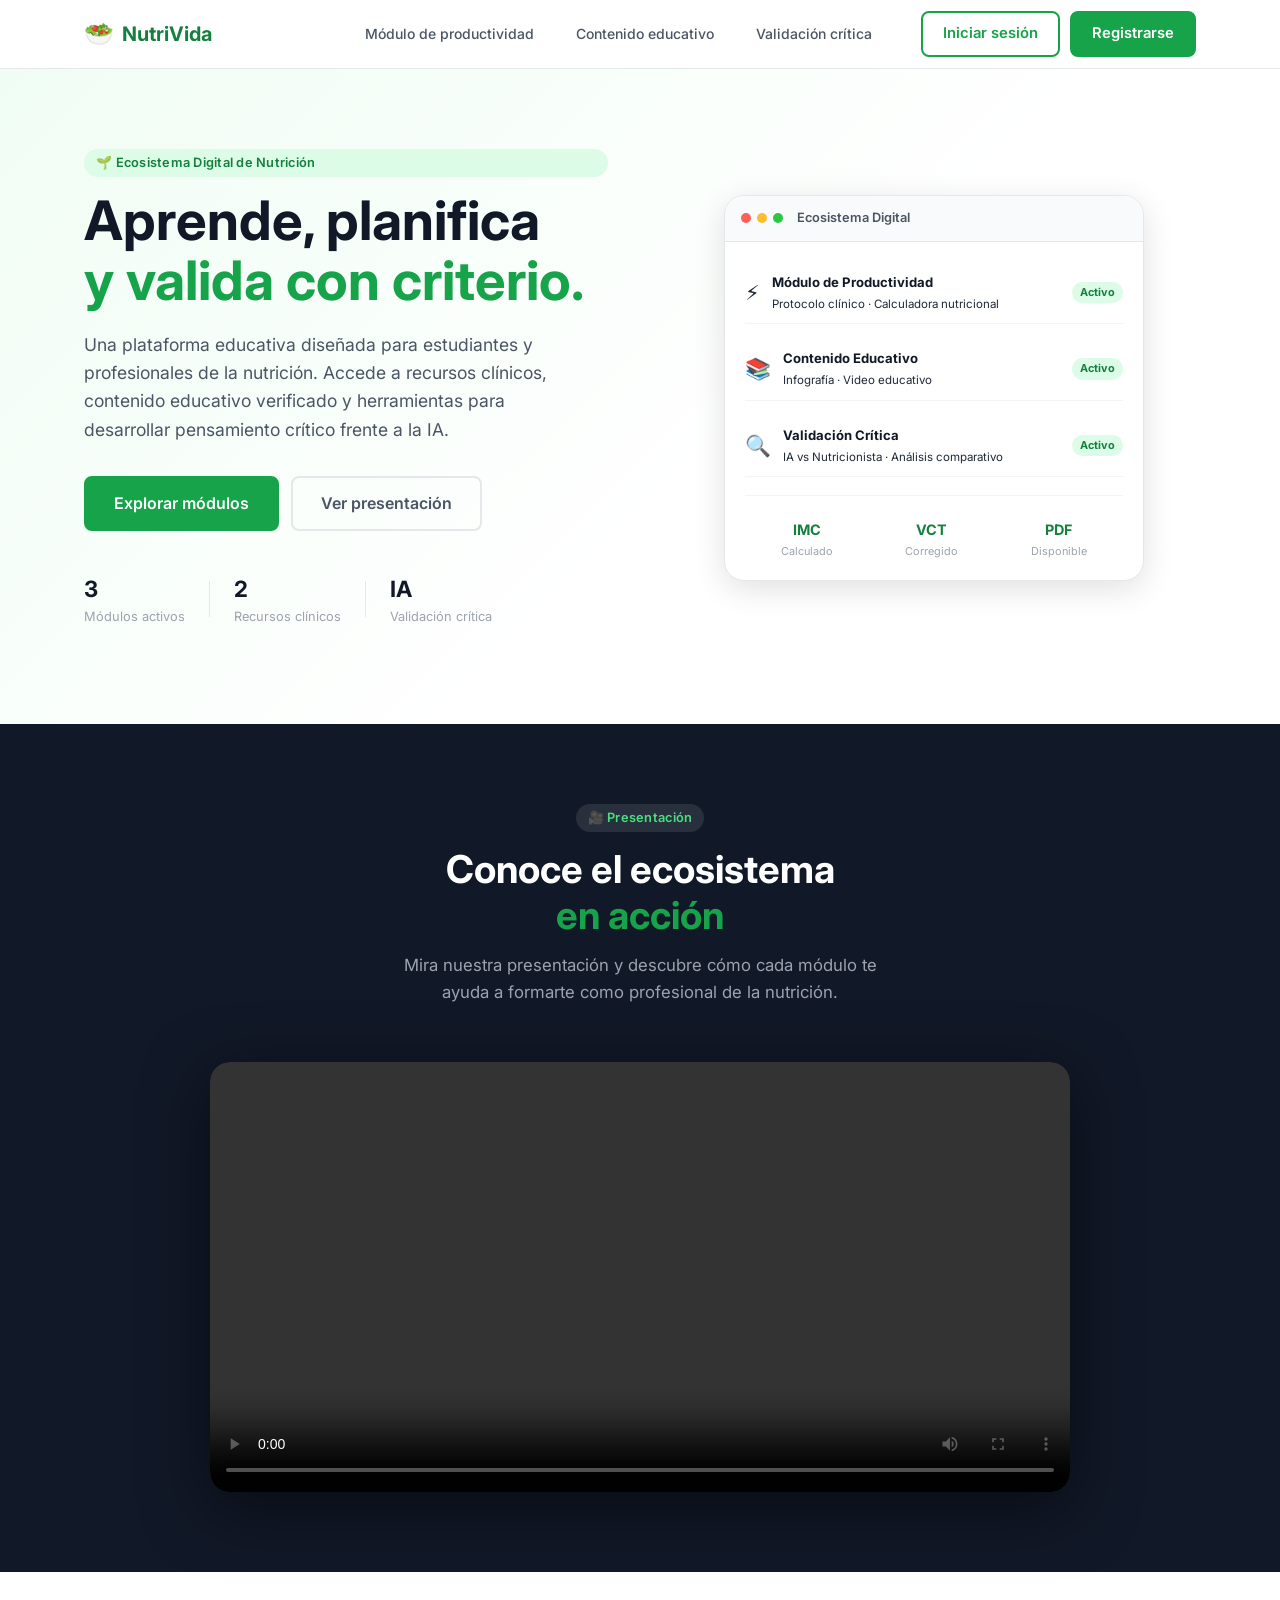
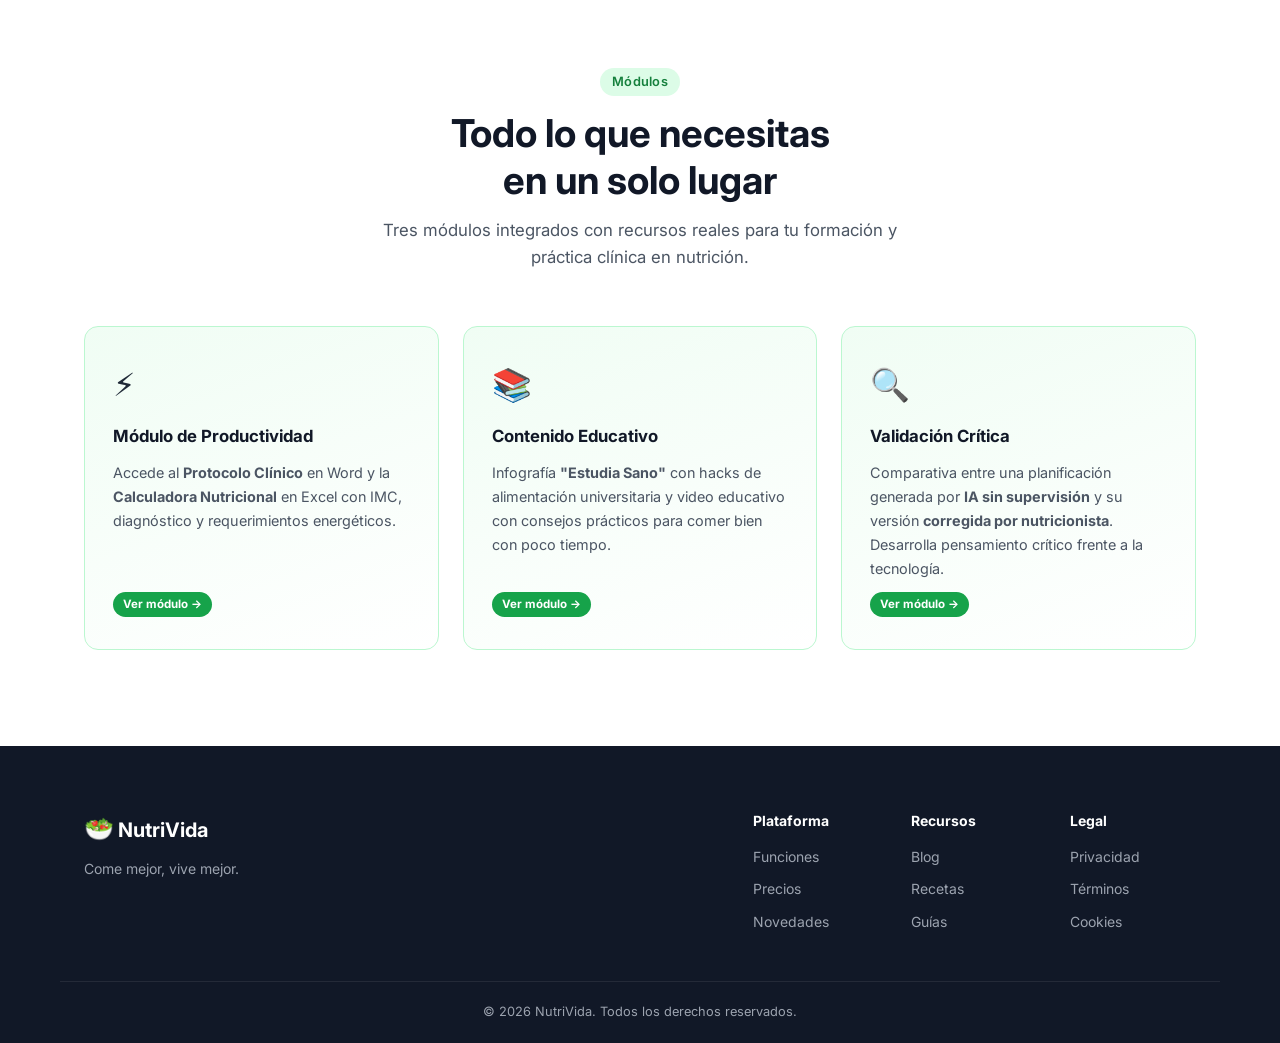
==== commit 04c0c5a7: "feat: eliminar secciones About y Contacto de la portada" ====
--- a/src/index.html
+++ b/src/index.html
@@ -177,70 +177,6 @@
     </div>
   </section>
 
-  <!-- ABOUT -->
-  <section class="about" id="about">
-    <div class="container about__inner">
-      <div class="about__text">
-        <span class="badge">Sobre el proyecto</span>
-        <h2>Nutrición con criterio<br />y respaldo profesional</h2>
-        <p>
-          Este ecosistema digital nació para demostrar que la tecnología, bien aplicada,
-          puede ser una aliada poderosa en la formación nutricional. Pero también para
-          evidenciar sus límites: la IA no reemplaza el juicio clínico de un nutricionista.
-        </p>
-        <ul class="about__list">
-          <li>✔ Recursos clínicos reales y validados</li>
-          <li>✔ Contenido educativo orientado al estudiante universitario</li>
-          <li>✔ Análisis crítico de planificaciones generadas por IA</li>
-          <li>✔ Herramientas operativas listas para usar</li>
-        </ul>
-      </div>
-      <div class="about__cards">
-        <div class="about-card about-card--green">
-          <span class="about-card__num">2</span>
-          <span class="about-card__label">Documentos clínicos</span>
-        </div>
-        <div class="about-card about-card--teal">
-          <span class="about-card__num">IA</span>
-          <span class="about-card__label">Validada críticamente</span>
-        </div>
-        <div class="about-card about-card--lime">
-          <span class="about-card__num">3</span>
-          <span class="about-card__label">Módulos integrados</span>
-        </div>
-      </div>
-    </div>
-  </section>
-
-  <!-- CONTACT -->
-  <section class="contact" id="contact">
-    <div class="container contact__inner">
-      <div class="section-header">
-        <span class="badge">Contacto</span>
-        <h2>¿Tienes alguna pregunta?</h2>
-        <p>Escríbenos y te responderemos lo antes posible.</p>
-      </div>
-      <form class="contact__form" id="contactForm" novalidate>
-        <div class="form-row">
-          <div class="form-group">
-            <label for="name">Nombre</label>
-            <input type="text" id="name" name="name" placeholder="Tu nombre" required />
-          </div>
-          <div class="form-group">
-            <label for="email">Correo electrónico</label>
-            <input type="email" id="email" name="email" placeholder="tu@email.com" required />
-          </div>
-        </div>
-        <div class="form-group">
-          <label for="message">Mensaje</label>
-          <textarea id="message" name="message" rows="4" placeholder="¿En qué podemos ayudarte?" required></textarea>
-        </div>
-        <button type="submit" class="btn btn--primary btn--lg">Enviar mensaje</button>
-        <p class="form-feedback" id="formFeedback"></p>
-      </form>
-    </div>
-  </section>
-
   <!-- FOOTER -->
   <footer class="footer">
     <div class="container footer__inner">
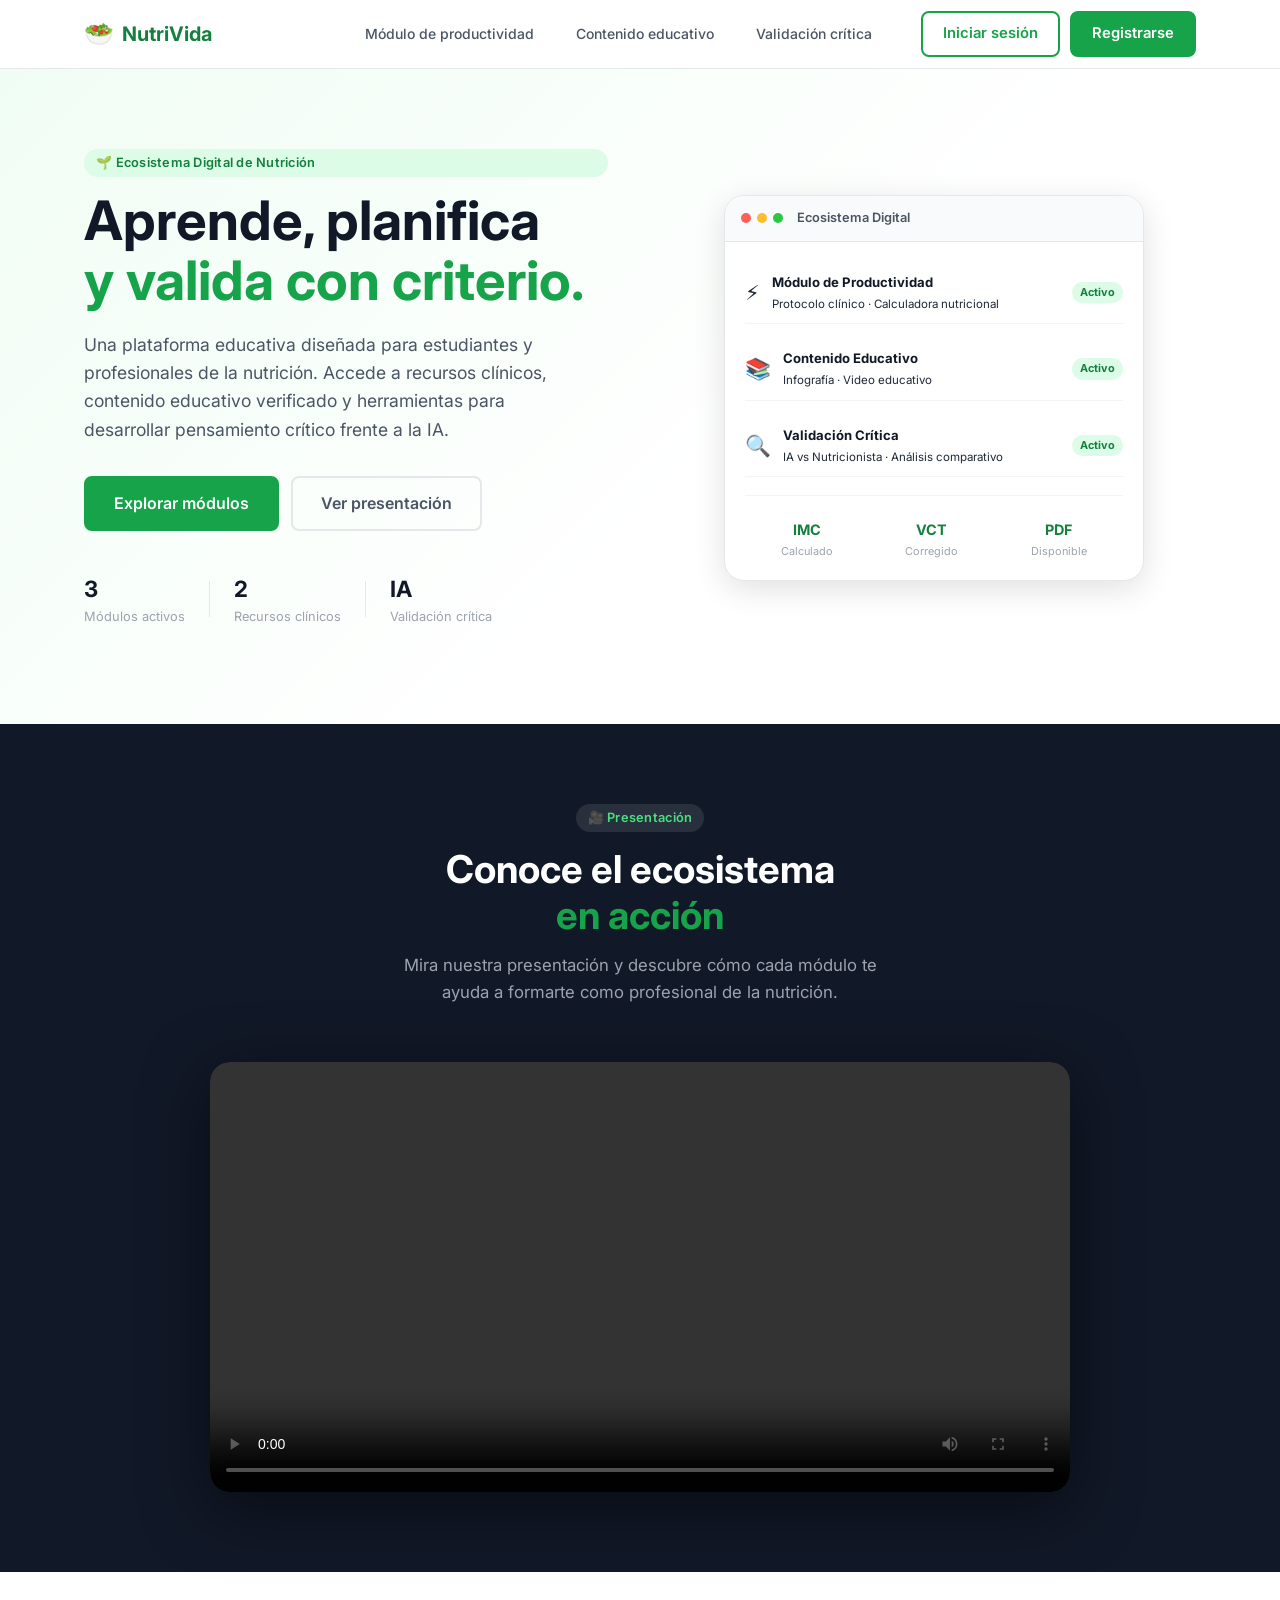
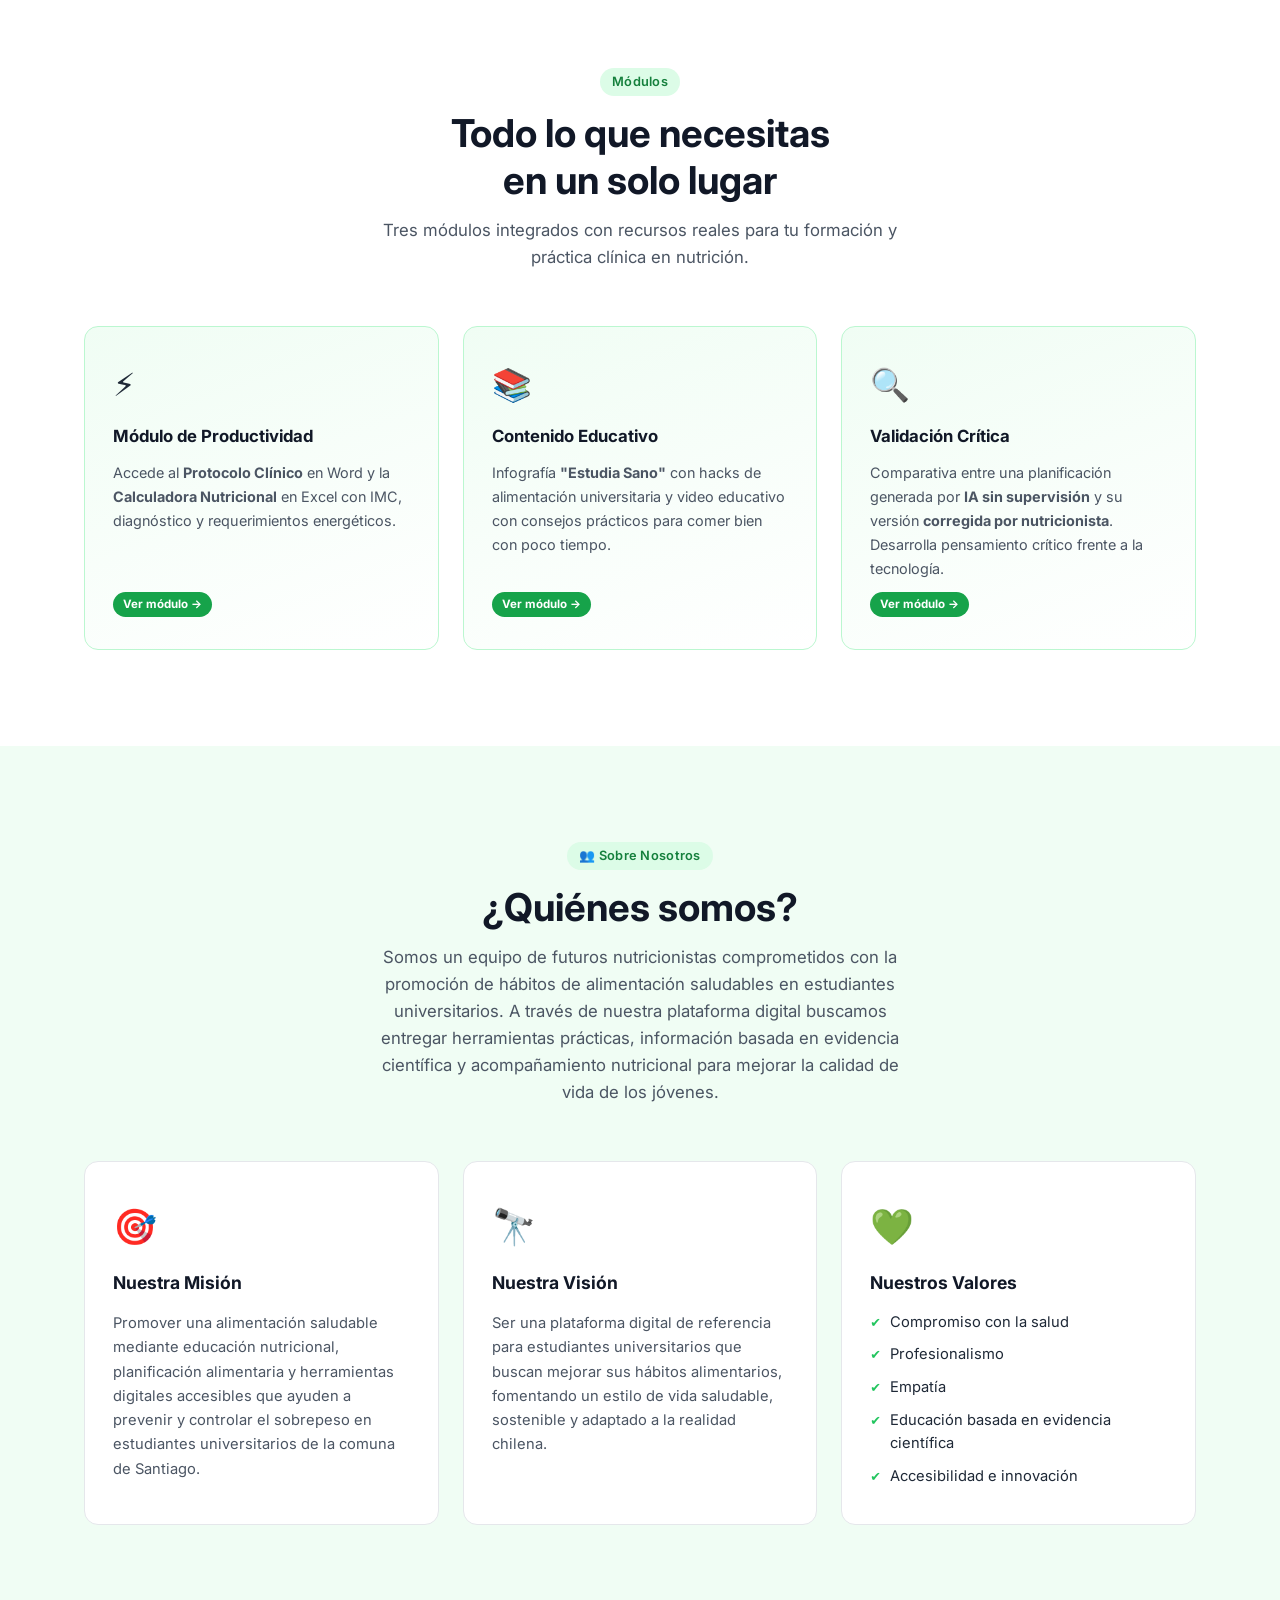
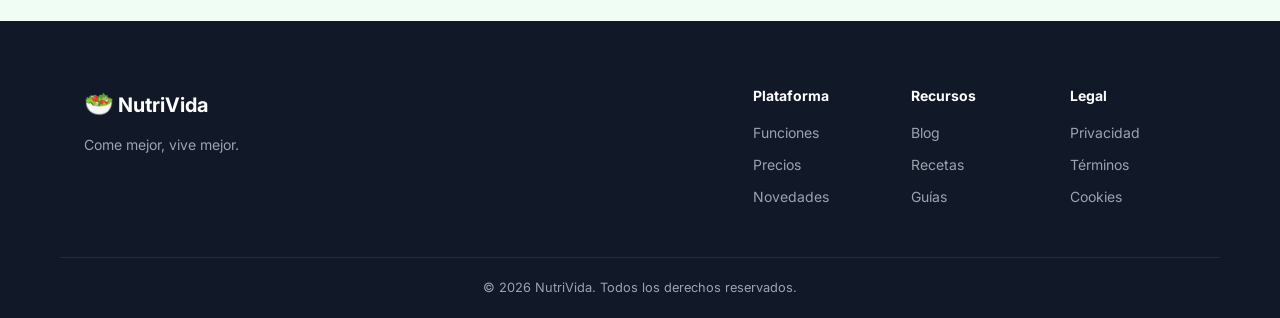
==== commit a9b6253c: "feat: agregar sección Sobre Nosotros con misión, visión y valores" ====
--- a/src/index.html
+++ b/src/index.html
@@ -177,6 +177,61 @@
     </div>
   </section>
 
+  <!-- SOBRE NOSOTROS -->
+  <section class="about" id="about">
+    <div class="container">
+      <div class="section-header">
+        <span class="badge">👥 Sobre Nosotros</span>
+        <h2>¿Quiénes somos?</h2>
+        <p>
+          Somos un equipo de futuros nutricionistas comprometidos con la promoción de hábitos
+          de alimentación saludables en estudiantes universitarios. A través de nuestra plataforma
+          digital buscamos entregar herramientas prácticas, información basada en evidencia
+          científica y acompañamiento nutricional para mejorar la calidad de vida de los jóvenes.
+        </p>
+      </div>
+
+      <div class="about__grid">
+
+        <!-- Misión -->
+        <div class="about__card">
+          <div class="about__card-icon">🎯</div>
+          <h3>Nuestra Misión</h3>
+          <p>
+            Promover una alimentación saludable mediante educación nutricional, planificación
+            alimentaria y herramientas digitales accesibles que ayuden a prevenir y controlar
+            el sobrepeso en estudiantes universitarios de la comuna de Santiago.
+          </p>
+        </div>
+
+        <!-- Visión -->
+        <div class="about__card">
+          <div class="about__card-icon">🔭</div>
+          <h3>Nuestra Visión</h3>
+          <p>
+            Ser una plataforma digital de referencia para estudiantes universitarios que buscan
+            mejorar sus hábitos alimentarios, fomentando un estilo de vida saludable, sostenible
+            y adaptado a la realidad chilena.
+          </p>
+        </div>
+
+        <!-- Valores -->
+        <div class="about__card about__card--values">
+          <div class="about__card-icon">💚</div>
+          <h3>Nuestros Valores</h3>
+          <ul class="about__values-list">
+            <li>Compromiso con la salud</li>
+            <li>Profesionalismo</li>
+            <li>Empatía</li>
+            <li>Educación basada en evidencia científica</li>
+            <li>Accesibilidad e innovación</li>
+          </ul>
+        </div>
+
+      </div>
+    </div>
+  </section>
+
   <!-- FOOTER -->
   <footer class="footer">
     <div class="container footer__inner">
--- a/src/styles/main.css
+++ b/src/styles/main.css
@@ -895,56 +895,66 @@
   background: var(--green-50);
 }
 
-.about__inner {
+/* Grid de tres tarjetas */
+.about__grid {
   display: grid;
-  grid-template-columns: 1fr 1fr;
-  gap: 64px;
-  align-items: center;
-}
-
-.about__text h2 {
-  font-size: clamp(1.8rem, 3vw, 2.4rem);
+  grid-template-columns: repeat(3, 1fr);
+  gap: 24px;
+  margin-top: 8px;
+}
+
+.about__card {
+  background: var(--white);
+  border: 1px solid var(--gray-200);
+  border-radius: var(--radius-md);
+  padding: 36px 28px;
+  display: flex;
+  flex-direction: column;
+  gap: 14px;
+  transition: box-shadow .2s, transform .2s;
+}
+.about__card:hover {
+  box-shadow: var(--shadow-md);
+  transform: translateY(-4px);
+}
+
+.about__card-icon {
+  font-size: 2.2rem;
+}
+
+.about__card h3 {
+  font-size: 1.1rem;
   font-weight: 700;
   color: var(--gray-900);
-  line-height: 1.2;
-  margin-bottom: 16px;
-}
-.about__text p {
+}
+
+.about__card p {
+  font-size: .92rem;
   color: var(--gray-600);
-  font-size: 1rem;
-  margin-bottom: 24px;
-}
-
-.about__list {
+  line-height: 1.65;
+}
+
+/* Tarjeta de valores */
+.about__values-list {
   list-style: none;
   display: flex;
   flex-direction: column;
-  gap: 10px;
-}
-.about__list li {
-  font-size: .95rem;
+  gap: 9px;
+}
+.about__values-list li {
+  font-size: .92rem;
   color: var(--gray-700);
-  font-weight: 500;
-}
-
-.about__cards {
-  display: flex;
-  flex-direction: column;
-  gap: 16px;
-}
-.about-card {
-  border-radius: var(--radius-md);
-  padding: 24px 28px;
-  display: flex;
-  flex-direction: column;
-  gap: 4px;
-}
-.about-card--green { background: var(--green-500); color: var(--white); }
-.about-card--teal  { background: var(--teal-500);  color: var(--white); }
-.about-card--lime  { background: var(--lime-400);  color: var(--gray-900); }
-
-.about-card__num   { font-size: 2rem; font-weight: 700; }
-.about-card__label { font-size: .9rem; opacity: .85; }
+  padding-left: 20px;
+  position: relative;
+}
+.about__values-list li::before {
+  content: '✔';
+  position: absolute;
+  left: 0;
+  color: var(--green-500);
+  font-size: .8rem;
+  top: 2px;
+}
 
 /* ---------- Contact ---------- */
 .contact { padding: 96px 0; background: var(--white); }
@@ -1031,6 +1041,7 @@
   .hero__image { display: none; }
   .features__grid { grid-template-columns: repeat(2, 1fr); }
   .about__inner { grid-template-columns: 1fr; }
+  .about__grid  { grid-template-columns: 1fr; }
   .footer__inner { grid-template-columns: 1fr; }
 }
 
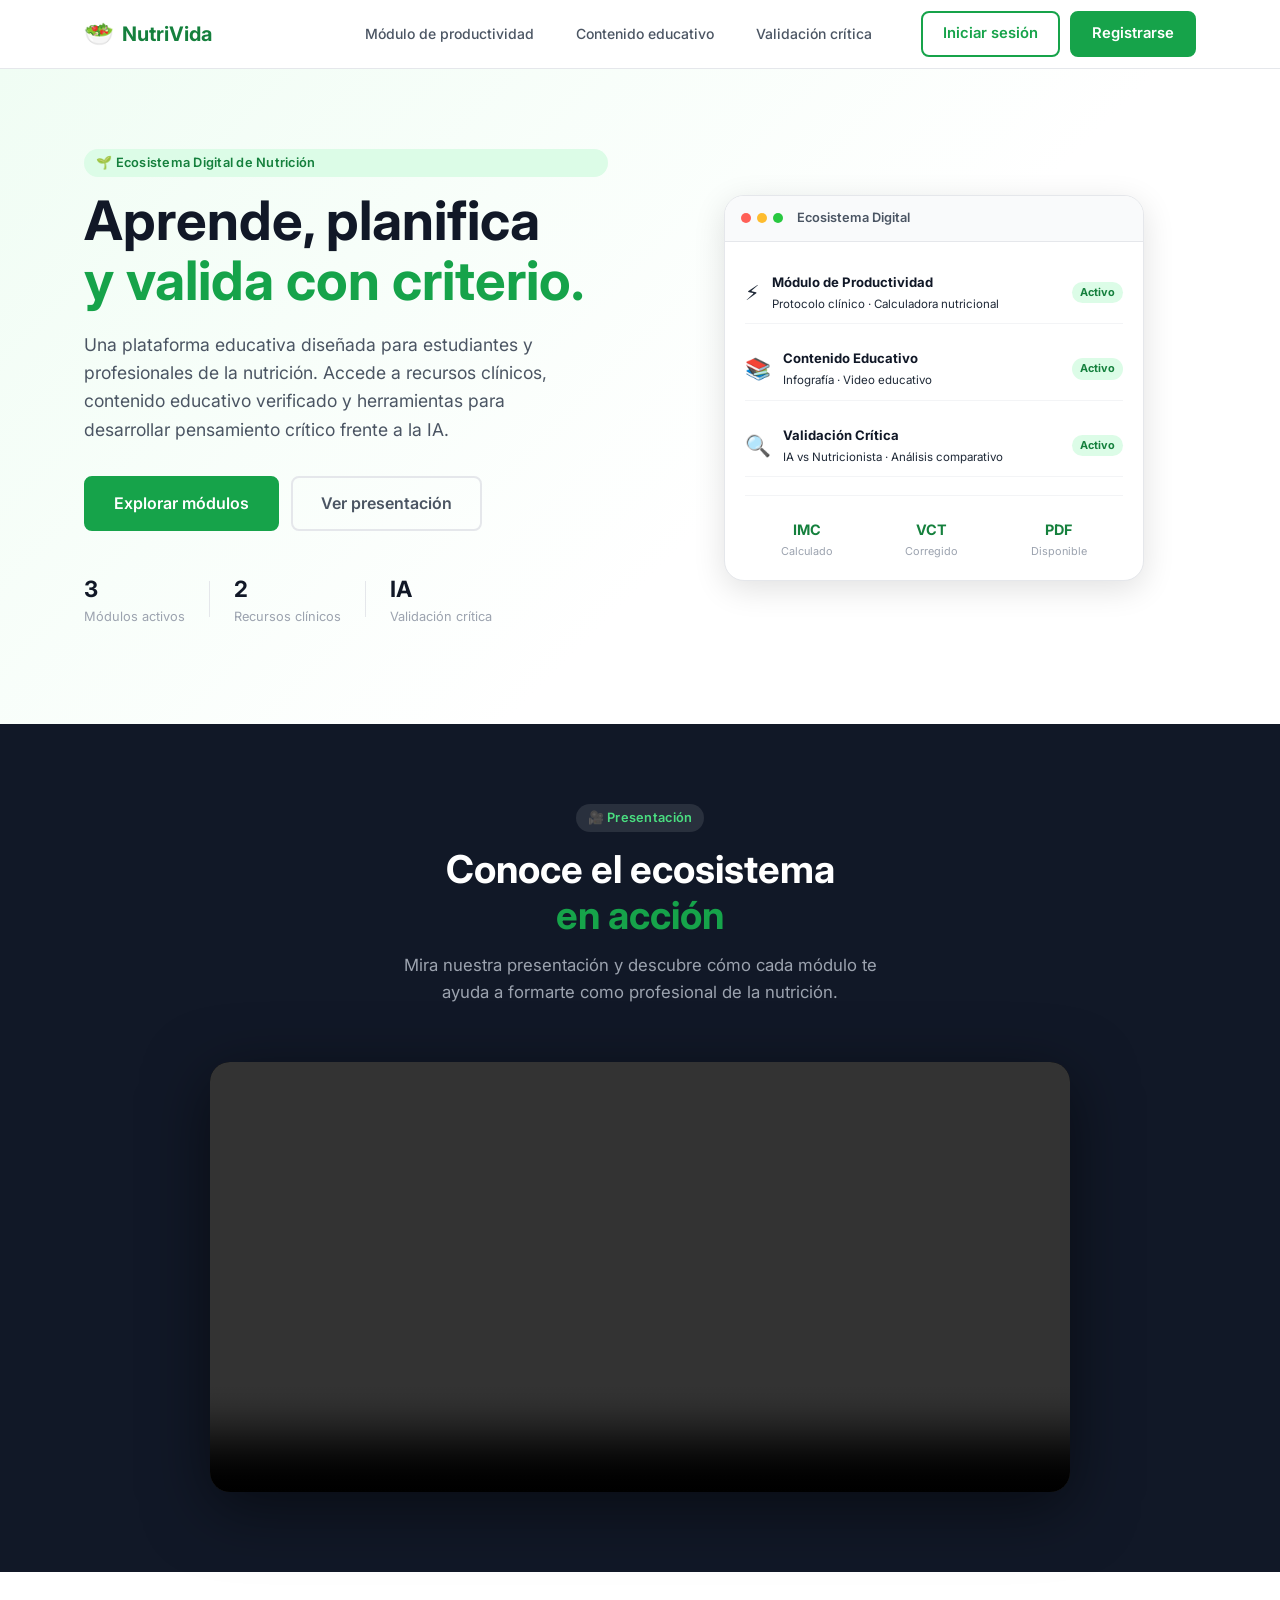
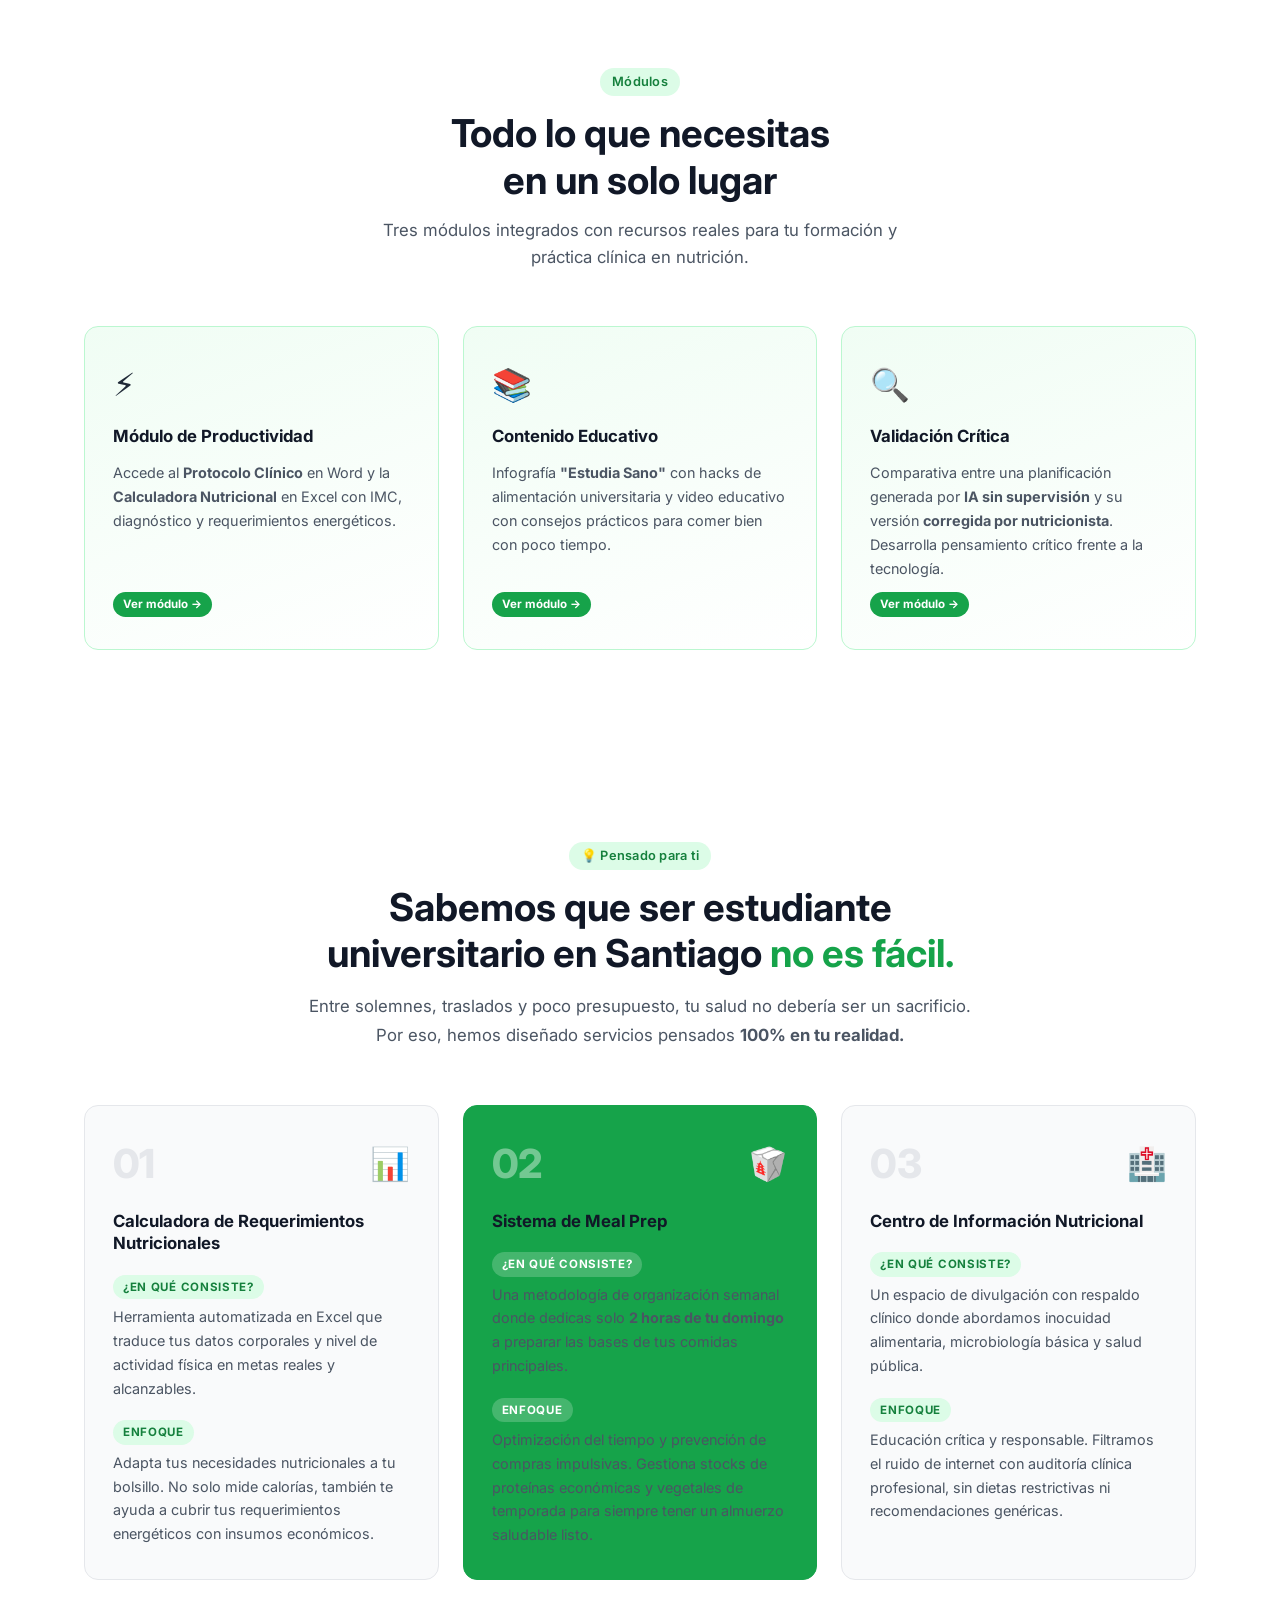
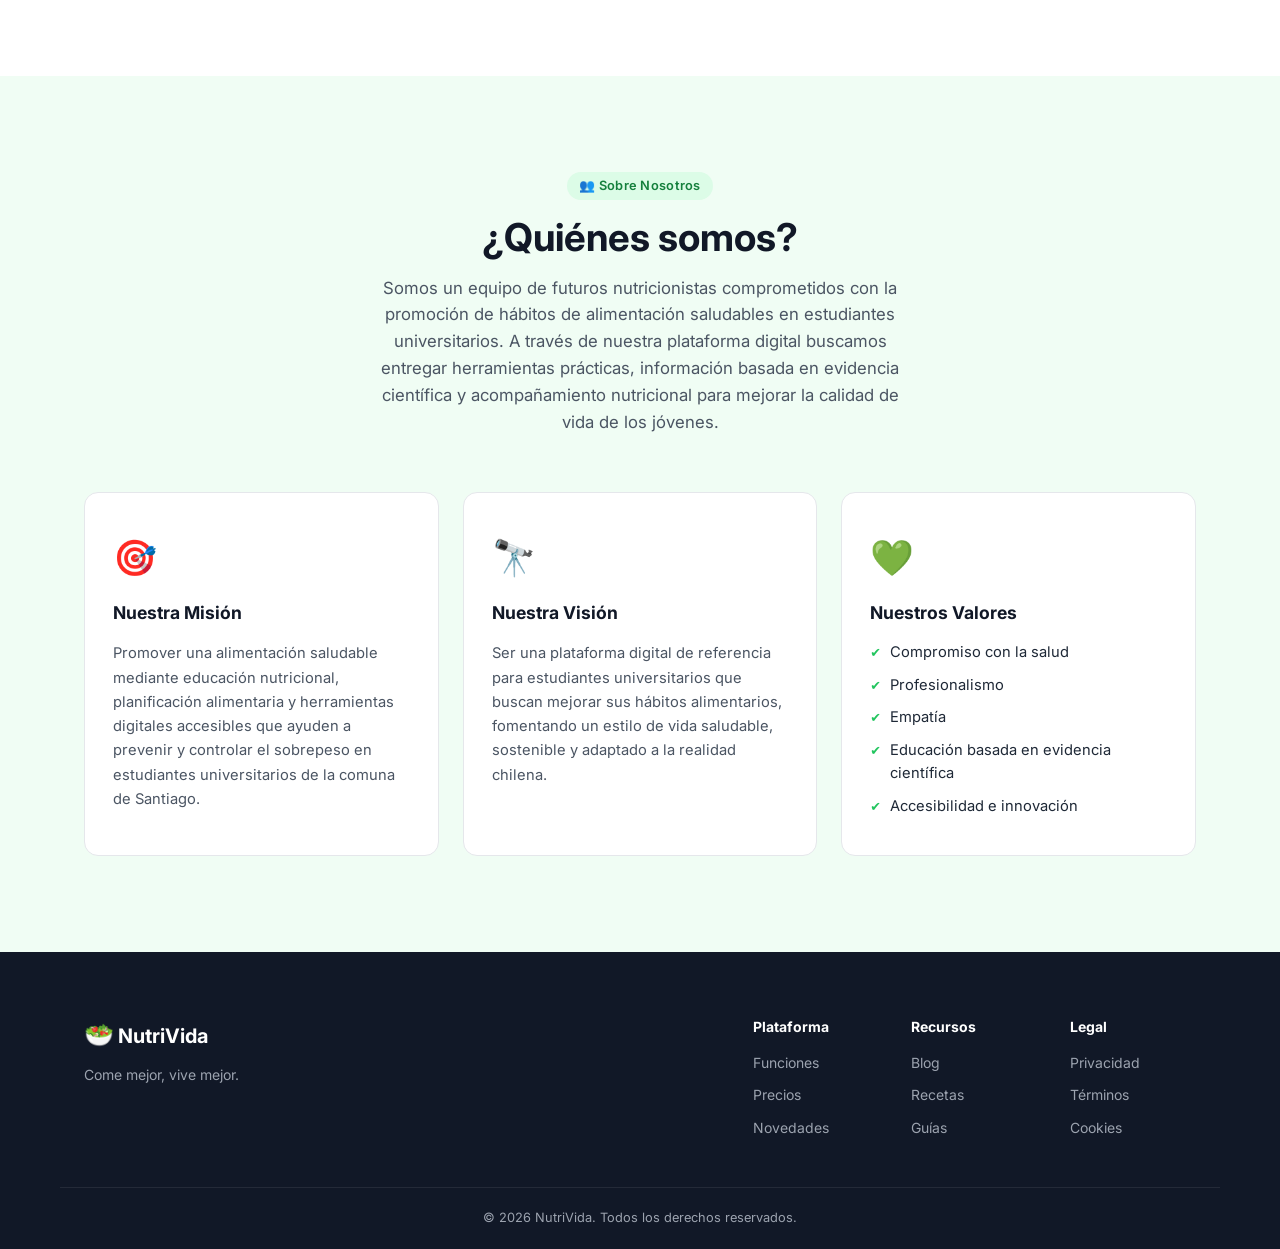
==== commit 50165c08: "feat: agregar sección Servicios con calculadora, meal prep y centro nutricional" ====
--- a/src/index.html
+++ b/src/index.html
@@ -177,6 +177,73 @@
     </div>
   </section>
 
+  <!-- SERVICIOS -->
+  <section class="servicios" id="servicios">
+    <div class="container">
+
+      <div class="servicios__intro">
+        <span class="badge">💡 Pensado para ti</span>
+        <h2>Sabemos que ser estudiante<br />universitario en Santiago <span class="highlight">no es fácil.</span></h2>
+        <p>
+          Entre solemnes, traslados y poco presupuesto, tu salud no debería ser un sacrificio.
+          Por eso, hemos diseñado servicios pensados <strong>100% en tu realidad.</strong>
+        </p>
+      </div>
+
+      <div class="servicios__grid">
+
+        <div class="servicio-card">
+          <div class="servicio-card__header">
+            <span class="servicio-card__num">01</span>
+            <span class="servicio-card__icon">📊</span>
+          </div>
+          <h3>Calculadora de Requerimientos Nutricionales</h3>
+          <div class="servicio-card__block">
+            <span class="servicio-label">¿En qué consiste?</span>
+            <p>Herramienta automatizada en Excel que traduce tus datos corporales y nivel de actividad física en metas reales y alcanzables.</p>
+          </div>
+          <div class="servicio-card__block">
+            <span class="servicio-label">Enfoque</span>
+            <p>Adapta tus necesidades nutricionales a tu bolsillo. No solo mide calorías, también te ayuda a cubrir tus requerimientos energéticos con insumos económicos.</p>
+          </div>
+        </div>
+
+        <div class="servicio-card servicio-card--accent">
+          <div class="servicio-card__header">
+            <span class="servicio-card__num">02</span>
+            <span class="servicio-card__icon">🥡</span>
+          </div>
+          <h3>Sistema de Meal Prep</h3>
+          <div class="servicio-card__block">
+            <span class="servicio-label">¿En qué consiste?</span>
+            <p>Una metodología de organización semanal donde dedicas solo <strong>2 horas de tu domingo</strong> a preparar las bases de tus comidas principales.</p>
+          </div>
+          <div class="servicio-card__block">
+            <span class="servicio-label">Enfoque</span>
+            <p>Optimización del tiempo y prevención de compras impulsivas. Gestiona stocks de proteínas económicas y vegetales de temporada para siempre tener un almuerzo saludable listo.</p>
+          </div>
+        </div>
+
+        <div class="servicio-card">
+          <div class="servicio-card__header">
+            <span class="servicio-card__num">03</span>
+            <span class="servicio-card__icon">🏥</span>
+          </div>
+          <h3>Centro de Información Nutricional</h3>
+          <div class="servicio-card__block">
+            <span class="servicio-label">¿En qué consiste?</span>
+            <p>Un espacio de divulgación con respaldo clínico donde abordamos inocuidad alimentaria, microbiología básica y salud pública.</p>
+          </div>
+          <div class="servicio-card__block">
+            <span class="servicio-label">Enfoque</span>
+            <p>Educación crítica y responsable. Filtramos el ruido de internet con auditoría clínica profesional, sin dietas restrictivas ni recomendaciones genéricas.</p>
+          </div>
+        </div>
+
+      </div>
+    </div>
+  </section>
+
   <!-- SOBRE NOSOTROS -->
   <section class="about" id="about">
     <div class="container">
--- a/src/styles/main.css
+++ b/src/styles/main.css
@@ -889,6 +889,121 @@
   color: var(--white);
 }
 
+/* ---------- Servicios ---------- */
+.servicios {
+  padding: 96px 0;
+  background: var(--white);
+}
+
+.servicios__intro {
+  text-align: center;
+  max-width: 680px;
+  margin: 0 auto 56px;
+}
+.servicios__intro h2 {
+  font-size: clamp(1.8rem, 3vw, 2.4rem);
+  font-weight: 700;
+  color: var(--gray-900);
+  line-height: 1.2;
+  margin-bottom: 16px;
+}
+.servicios__intro p {
+  color: var(--gray-600);
+  font-size: 1.05rem;
+  line-height: 1.7;
+}
+
+.servicios__grid {
+  display: grid;
+  grid-template-columns: repeat(3, 1fr);
+  gap: 24px;
+  align-items: start;
+}
+
+.servicio-card {
+  background: var(--gray-50);
+  border: 1px solid var(--gray-200);
+  border-radius: var(--radius-md);
+  padding: 32px 28px;
+  display: flex;
+  flex-direction: column;
+  gap: 20px;
+  transition: box-shadow .2s, transform .2s;
+  height: 100%;
+}
+.servicio-card:hover {
+  box-shadow: var(--shadow-md);
+  transform: translateY(-4px);
+}
+
+/* Tarjeta central destacada */
+.servicio-card--accent {
+  background: var(--green-600);
+  border-color: var(--green-600);
+  color: var(--white);
+}
+.servicio-card--accent h3 {
+  color: var(--white);
+}
+.servicio-card--accent .servicio-label {
+  background: rgba(255,255,255,.2);
+  color: var(--white);
+}
+.servicio-card--accent p {
+  color: rgba(255,255,255,.88);
+}
+.servicio-card--accent .servicio-card__num {
+  color: rgba(255,255,255,.4);
+}
+
+.servicio-card__header {
+  display: flex;
+  align-items: center;
+  justify-content: space-between;
+}
+.servicio-card__num {
+  font-size: 2.5rem;
+  font-weight: 800;
+  color: var(--gray-200);
+  line-height: 1;
+  letter-spacing: -.02em;
+}
+.servicio-card__icon {
+  font-size: 2rem;
+}
+
+.servicio-card h3 {
+  font-size: 1.05rem;
+  font-weight: 700;
+  color: var(--gray-900);
+  line-height: 1.35;
+}
+
+.servicio-card__block {
+  display: flex;
+  flex-direction: column;
+  gap: 6px;
+}
+
+.servicio-label {
+  display: inline-block;
+  font-size: .72rem;
+  font-weight: 700;
+  text-transform: uppercase;
+  letter-spacing: .06em;
+  background: var(--green-100);
+  color: var(--green-700);
+  padding: 3px 10px;
+  border-radius: 999px;
+  align-self: flex-start;
+}
+
+.servicio-card__block p {
+  font-size: .9rem;
+  color: var(--gray-600);
+  line-height: 1.65;
+}
+
 /* ---------- About ---------- */
 .about {
   padding: 96px 0;
@@ -1041,7 +1156,8 @@
   .hero__image { display: none; }
   .features__grid { grid-template-columns: repeat(2, 1fr); }
   .about__inner { grid-template-columns: 1fr; }
-  .about__grid  { grid-template-columns: 1fr; }
+  .about__grid     { grid-template-columns: 1fr; }
+  .servicios__grid { grid-template-columns: 1fr; }
   .footer__inner { grid-template-columns: 1fr; }
 }
 
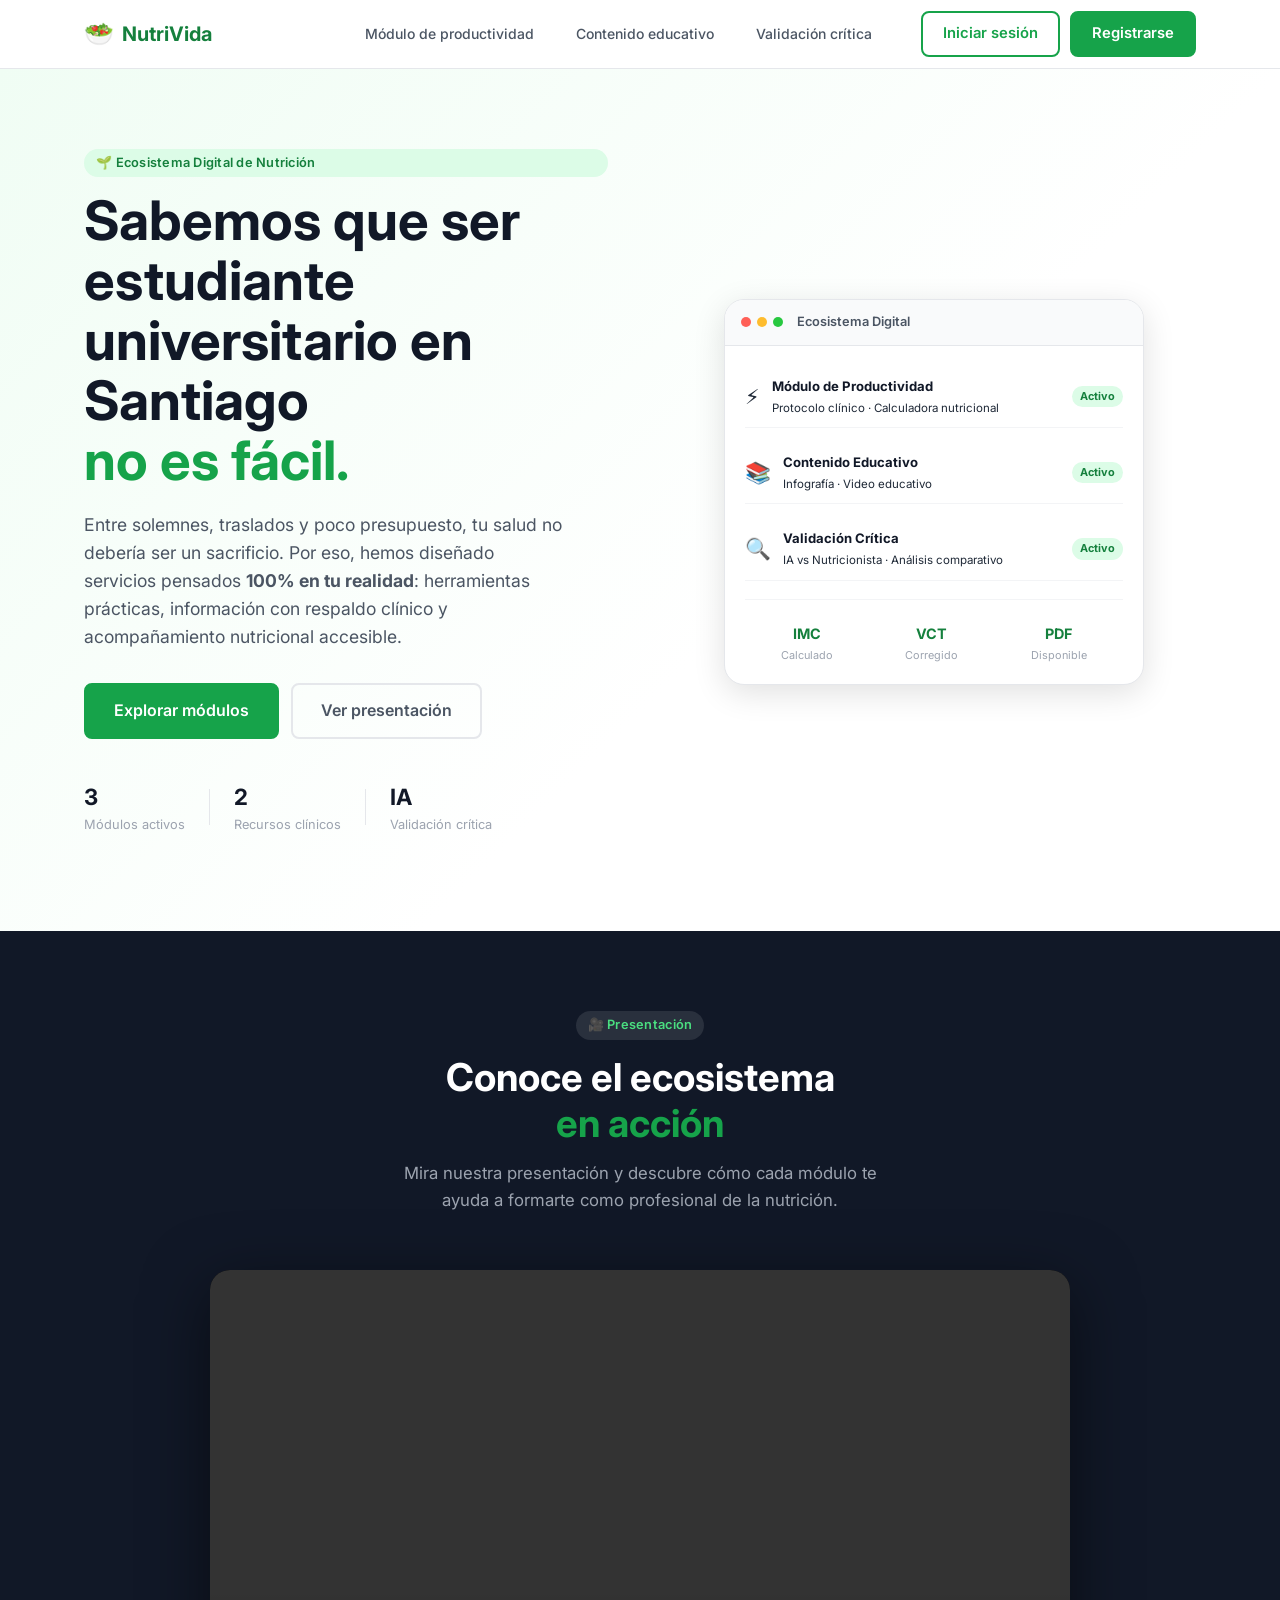
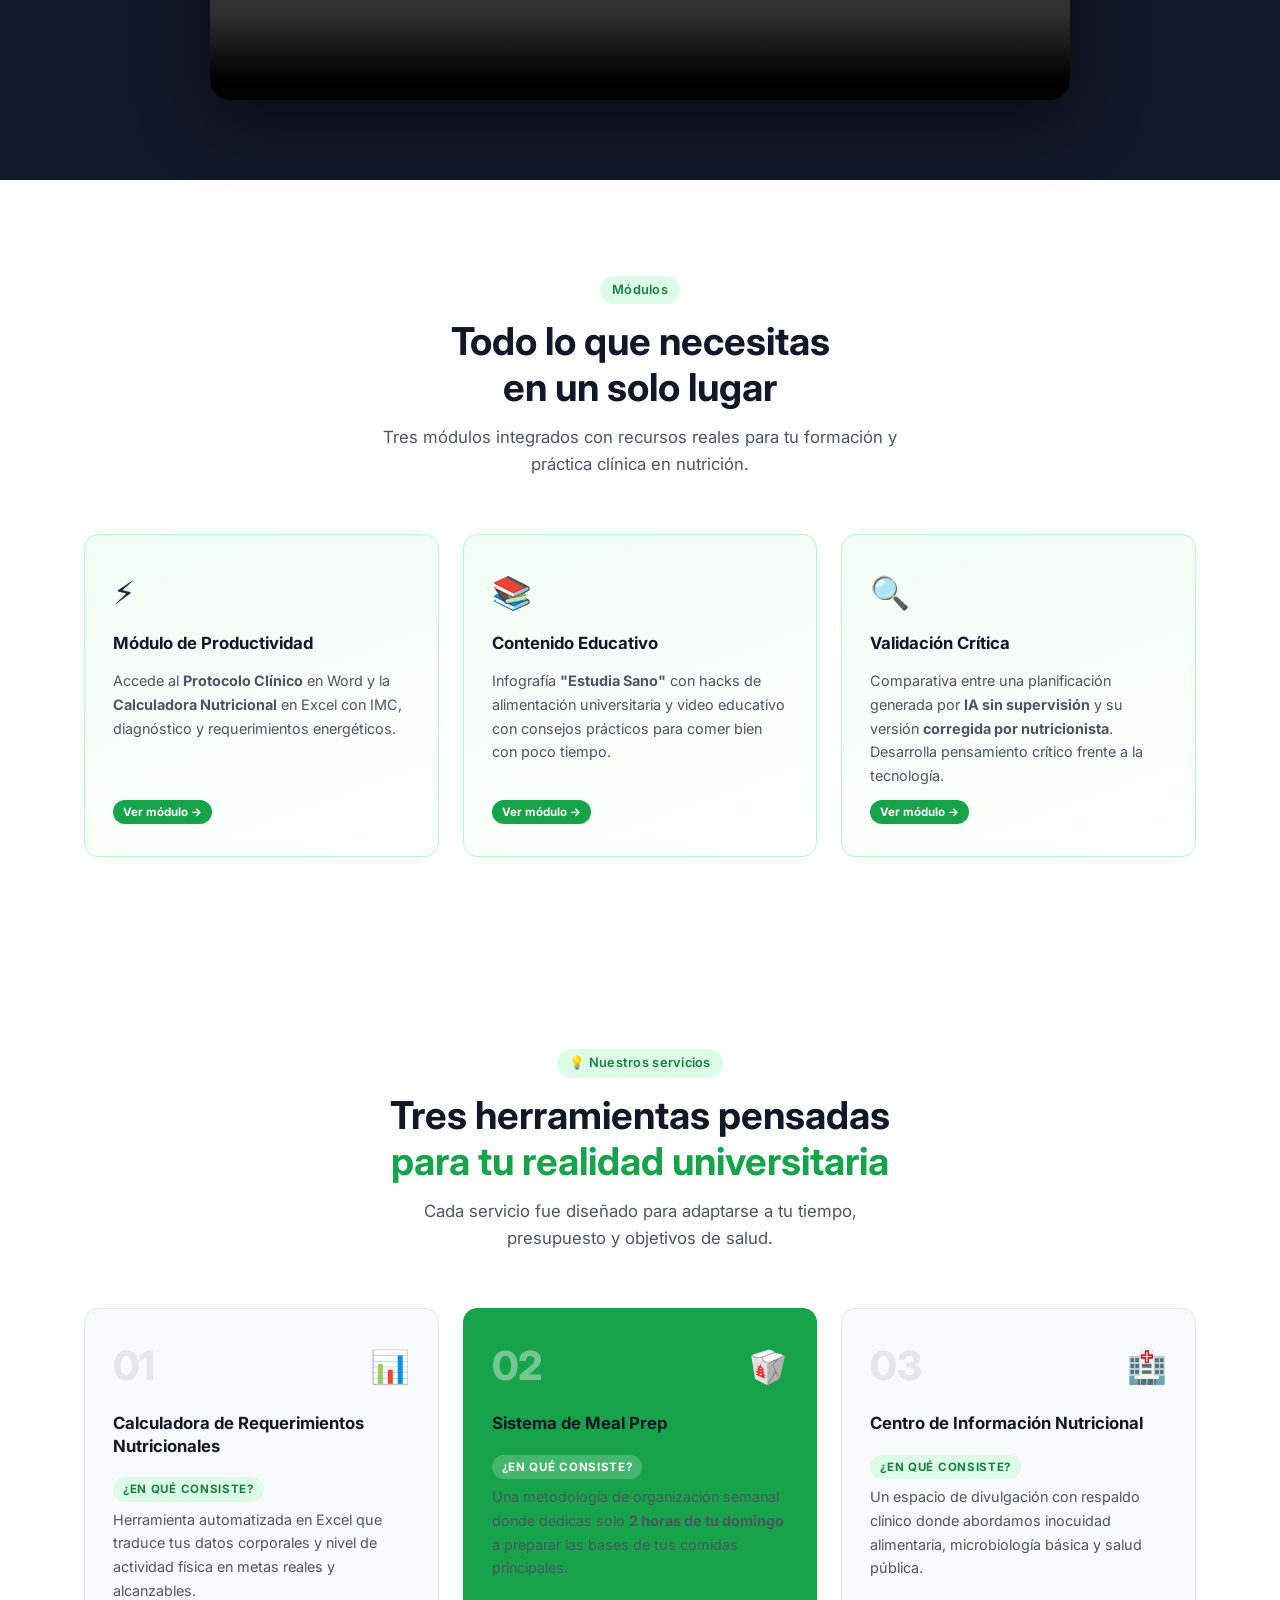
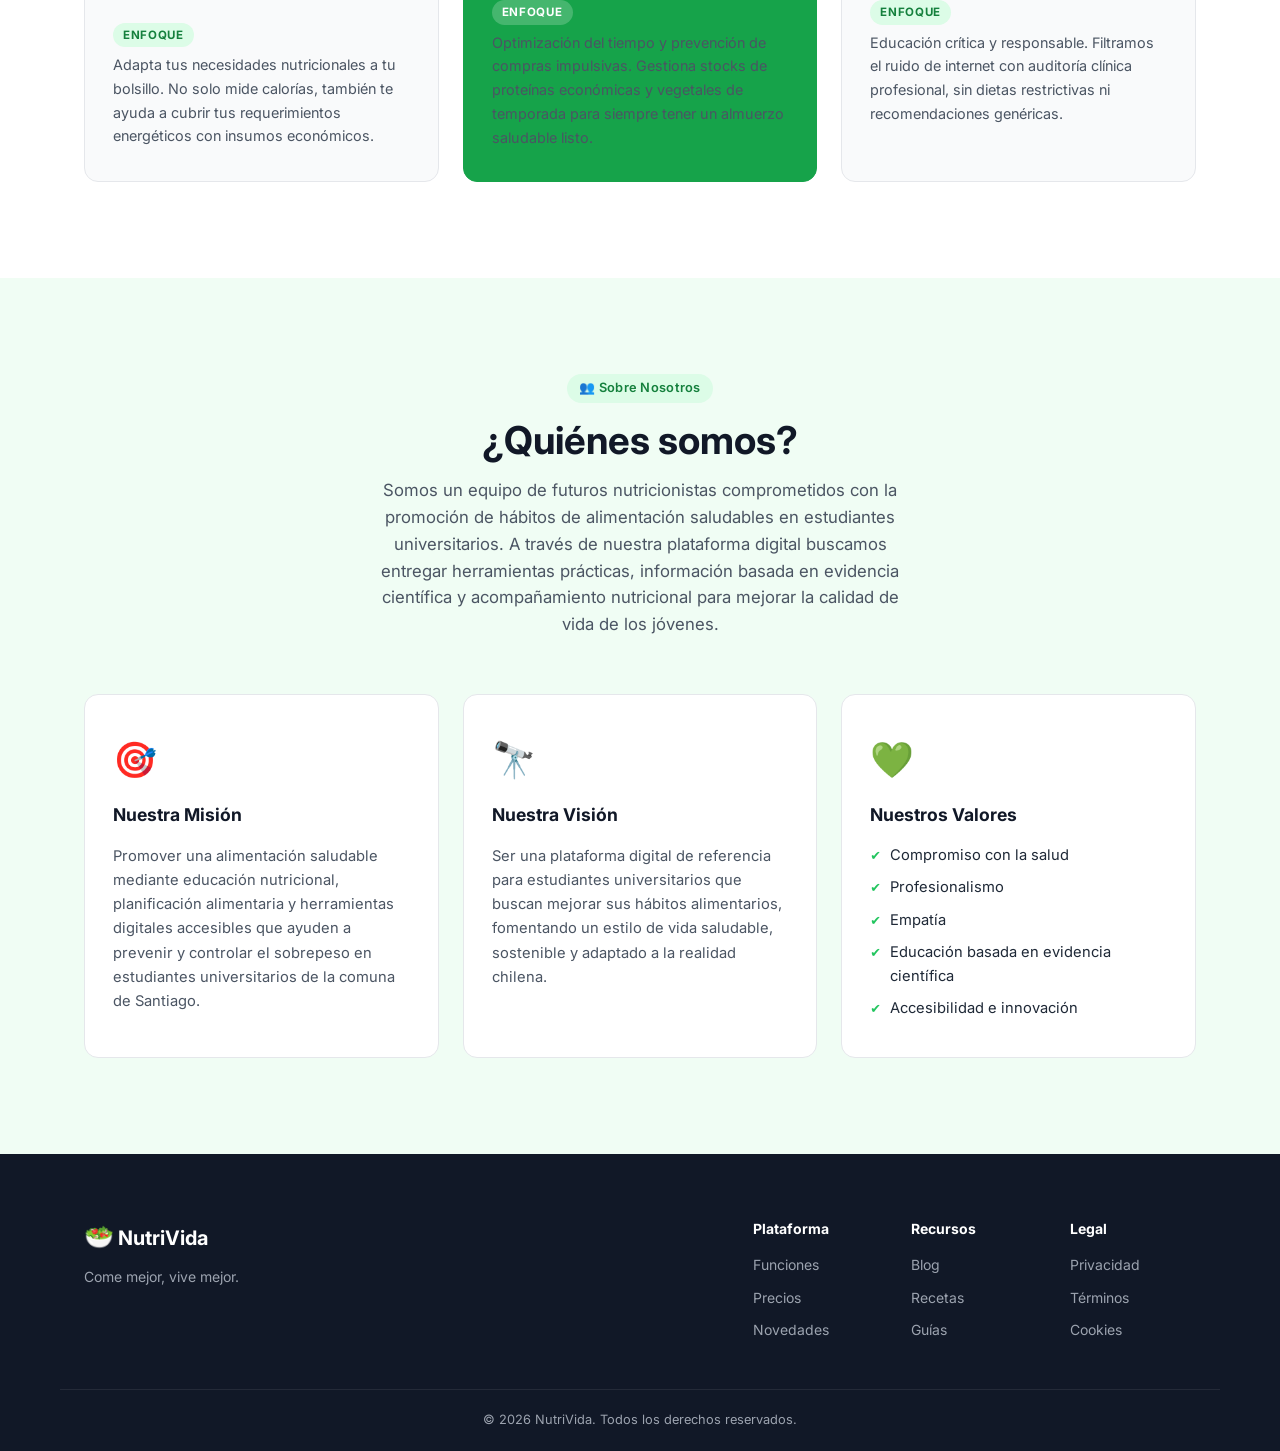
==== commit ab671370: "feat: mover intro de plataforma al hero, refactorizar sección Servicios" ====
--- a/src/index.html
+++ b/src/index.html
@@ -37,11 +37,11 @@
     <div class="container hero__inner">
       <div class="hero__text">
         <span class="badge">🌱 Ecosistema Digital de Nutrición</span>
-        <h1 class="hero__title">Aprende, planifica<br /><span class="highlight">y valida con criterio.</span></h1>
+        <h1 class="hero__title">Sabemos que ser estudiante<br />universitario en Santiago<br /><span class="highlight">no es fácil.</span></h1>
         <p class="hero__subtitle">
-          Una plataforma educativa diseñada para estudiantes y profesionales de la nutrición.
-          Accede a recursos clínicos, contenido educativo verificado y herramientas
-          para desarrollar pensamiento crítico frente a la IA.
+          Entre solemnes, traslados y poco presupuesto, tu salud no debería ser un sacrificio.
+          Por eso, hemos diseñado servicios pensados <strong>100% en tu realidad</strong>: herramientas
+          prácticas, información con respaldo clínico y acompañamiento nutricional accesible.
         </p>
         <div class="hero__cta">
           <a href="pages/modulo-productividad.html" class="btn btn--primary btn--lg">Explorar módulos</a>
@@ -181,13 +181,10 @@
   <section class="servicios" id="servicios">
     <div class="container">
 
-      <div class="servicios__intro">
-        <span class="badge">💡 Pensado para ti</span>
-        <h2>Sabemos que ser estudiante<br />universitario en Santiago <span class="highlight">no es fácil.</span></h2>
-        <p>
-          Entre solemnes, traslados y poco presupuesto, tu salud no debería ser un sacrificio.
-          Por eso, hemos diseñado servicios pensados <strong>100% en tu realidad.</strong>
-        </p>
+      <div class="section-header">
+        <span class="badge">💡 Nuestros servicios</span>
+        <h2>Tres herramientas pensadas<br /><span class="highlight">para tu realidad universitaria</span></h2>
+        <p>Cada servicio fue diseñado para adaptarse a tu tiempo, presupuesto y objetivos de salud.</p>
       </div>
 
       <div class="servicios__grid">
--- a/src/styles/main.css
+++ b/src/styles/main.css
@@ -895,23 +895,7 @@
   background: var(--white);
 }
 
-.servicios__intro {
-  text-align: center;
-  max-width: 680px;
-  margin: 0 auto 56px;
-}
-.servicios__intro h2 {
-  font-size: clamp(1.8rem, 3vw, 2.4rem);
-  font-weight: 700;
-  color: var(--gray-900);
-  line-height: 1.2;
-  margin-bottom: 16px;
-}
-.servicios__intro p {
-  color: var(--gray-600);
-  font-size: 1.05rem;
-  line-height: 1.7;
-}
+
 
 .servicios__grid {
   display: grid;
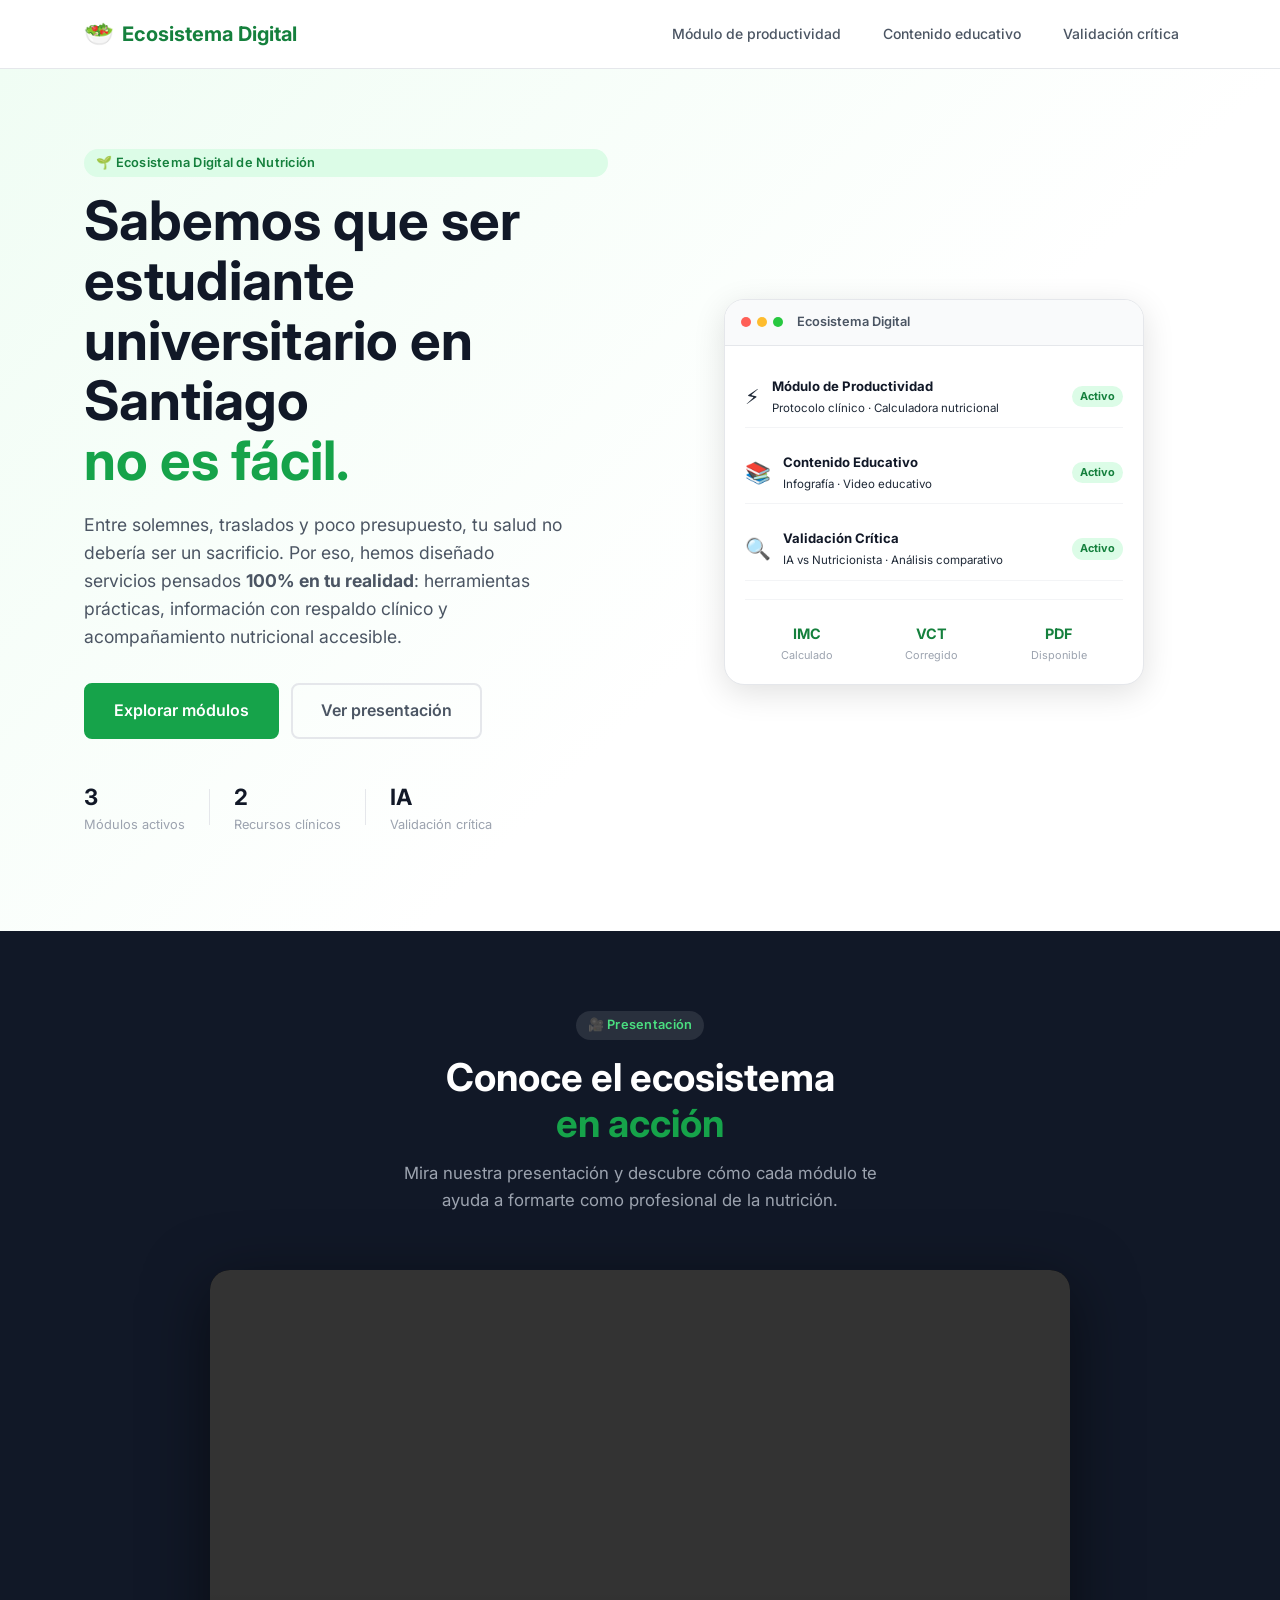
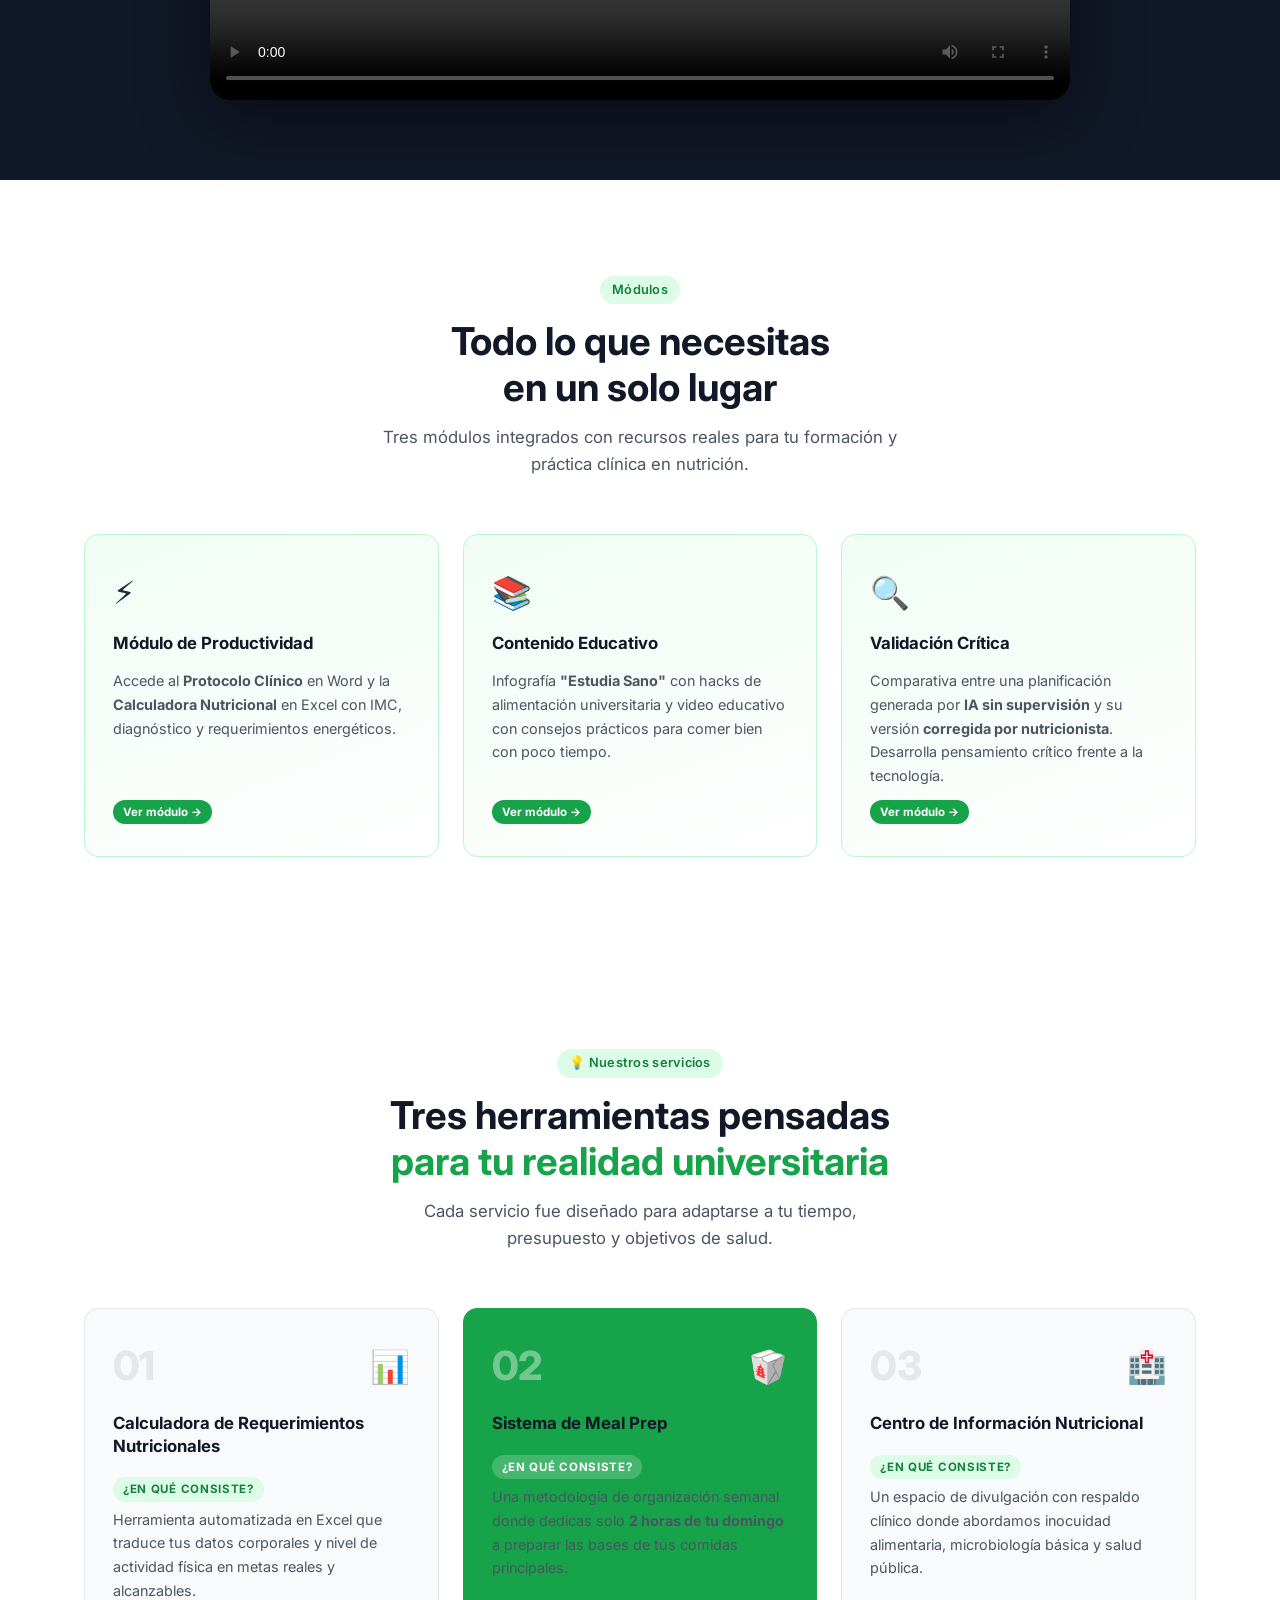
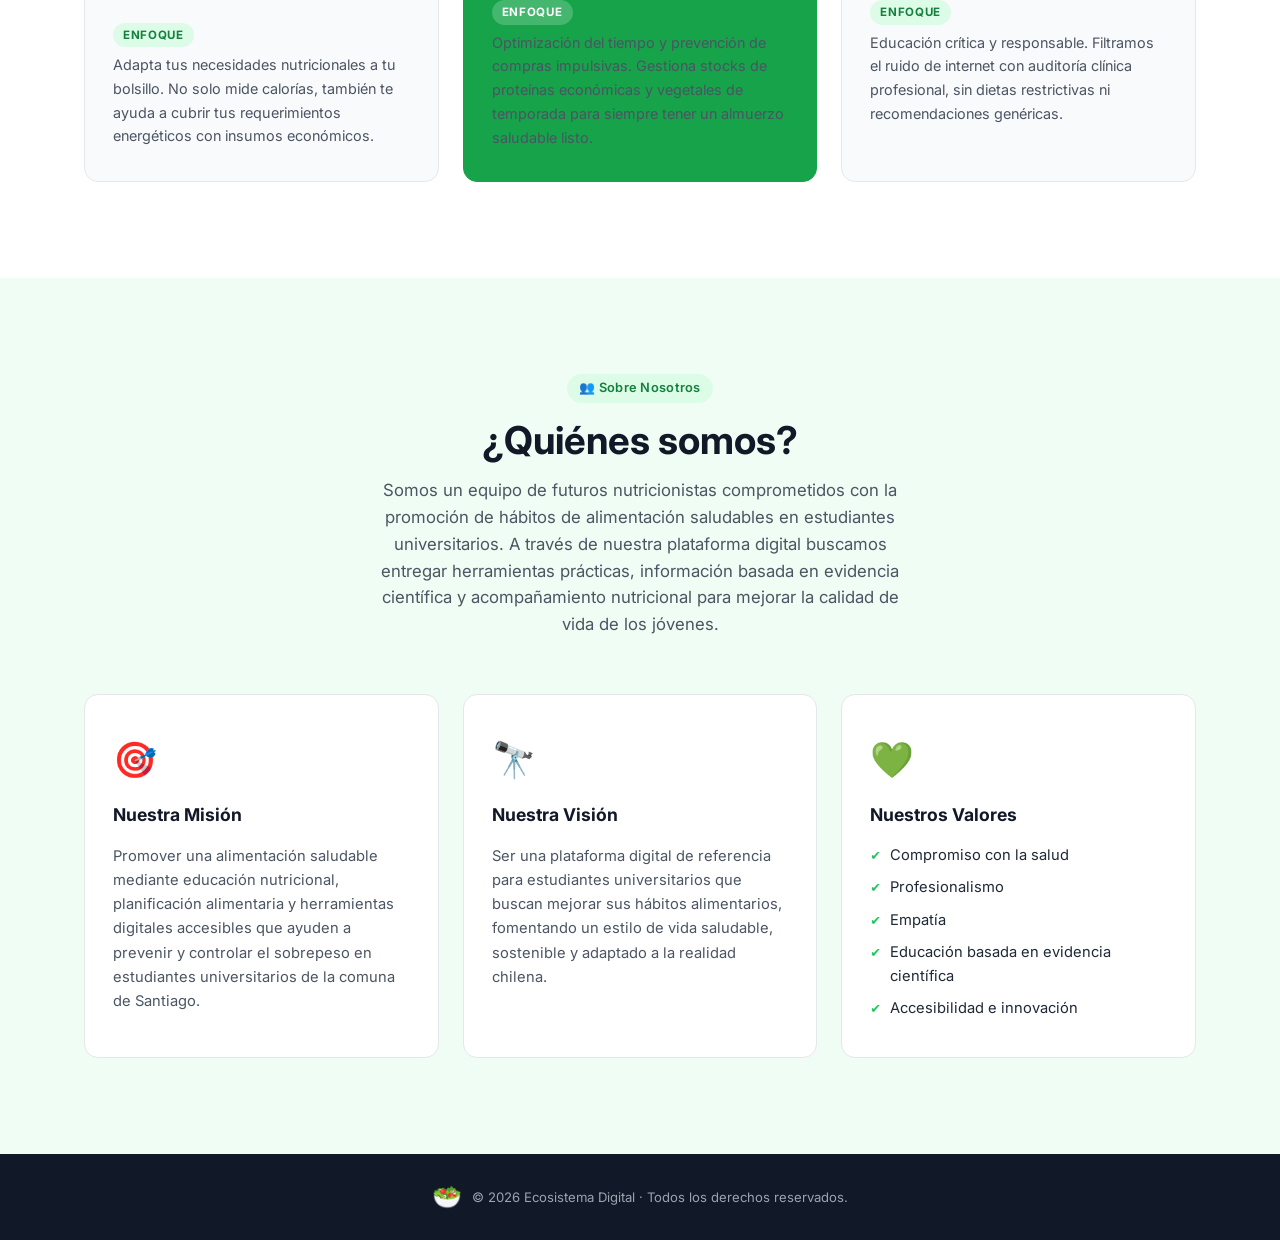
==== commit d4cfeff3: "feat: renombrar a Ecosistema Digital, quitar botones navbar, simplificar footer" ====
--- a/src/index.html
+++ b/src/index.html
@@ -15,17 +15,14 @@
     <div class="container navbar__inner">
       <a href="index.html" class="navbar__logo">
         <span class="logo-icon">🥗</span>
-        <span class="logo-text">NutriVida</span>
+        <span class="logo-text">Ecosistema Digital</span>
       </a>
       <nav class="navbar__links">
         <a href="pages/modulo-productividad.html">Módulo de productividad</a>
         <a href="pages/contenido-educativo.html">Contenido educativo</a>
         <a href="pages/validacion-critica.html">Validación crítica</a>
       </nav>
-      <div class="navbar__actions">
-        <a href="pages/login.html" class="btn btn--outline">Iniciar sesión</a>
-        <a href="pages/register.html" class="btn btn--primary">Registrarse</a>
-      </div>
+
       <button class="navbar__hamburger" id="menuToggle" aria-label="Abrir menú">
         <span></span><span></span><span></span>
       </button>
@@ -298,35 +295,9 @@
 
   <!-- FOOTER -->
   <footer class="footer">
-    <div class="container footer__inner">
-      <div class="footer__brand">
-        <span class="logo-icon">🥗</span>
-        <span class="logo-text">NutriVida</span>
-        <p>Come mejor, vive mejor.</p>
-      </div>
-      <div class="footer__links">
-        <div class="footer__col">
-          <strong>Plataforma</strong>
-          <a href="#">Funciones</a>
-          <a href="#">Precios</a>
-          <a href="#">Novedades</a>
-        </div>
-        <div class="footer__col">
-          <strong>Recursos</strong>
-          <a href="#">Blog</a>
-          <a href="#">Recetas</a>
-          <a href="#">Guías</a>
-        </div>
-        <div class="footer__col">
-          <strong>Legal</strong>
-          <a href="#">Privacidad</a>
-          <a href="#">Términos</a>
-          <a href="#">Cookies</a>
-        </div>
-      </div>
-    </div>
     <div class="footer__bottom">
-      <p>© 2026 NutriVida. Todos los derechos reservados.</p>
+      <span class="logo-icon">🥗</span>
+      <p>© 2026 Ecosistema Digital · Todos los derechos reservados.</p>
     </div>
   </footer>
 
--- a/src/styles/main.css
+++ b/src/styles/main.css
@@ -1098,40 +1098,16 @@
 .footer {
   background: var(--gray-900);
   color: var(--gray-400);
-  padding: 64px 0 0;
-}
-
-.footer__inner {
-  display: grid;
-  grid-template-columns: 1.4fr 1fr;
-  gap: 48px;
-  padding-bottom: 48px;
-  border-bottom: 1px solid rgba(255,255,255,.08);
-}
-
-.footer__brand .logo-text { color: var(--white); }
-.footer__brand p  { font-size: .875rem; margin-top: 10px; }
-
-.footer__links { display: grid; grid-template-columns: repeat(3, 1fr); gap: 32px; }
-
-.footer__col {
-  display: flex;
-  flex-direction: column;
+}
+
+.footer__bottom {
+  display: flex;
+  align-items: center;
+  justify-content: center;
   gap: 10px;
-}
-.footer__col strong { color: var(--white); font-size: .875rem; margin-bottom: 4px; }
-.footer__col a {
-  color: var(--gray-400);
-  text-decoration: none;
-  font-size: .875rem;
-  transition: color .18s;
-}
-.footer__col a:hover { color: var(--green-400); }
-
-.footer__bottom {
+  padding: 24px 0;
+  font-size: .82rem;
   text-align: center;
-  padding: 20px 0;
-  font-size: .8rem;
 }
 
 /* ---------- Responsive ---------- */
@@ -1142,8 +1118,7 @@
   .about__inner { grid-template-columns: 1fr; }
   .about__grid     { grid-template-columns: 1fr; }
   .servicios__grid { grid-template-columns: 1fr; }
-  .footer__inner { grid-template-columns: 1fr; }
-}
+  .footer__inner { grid-template-columns: 1fr; }}
 
 @media (max-width: 640px) {
   .navbar__links, .navbar__actions { display: none; }
